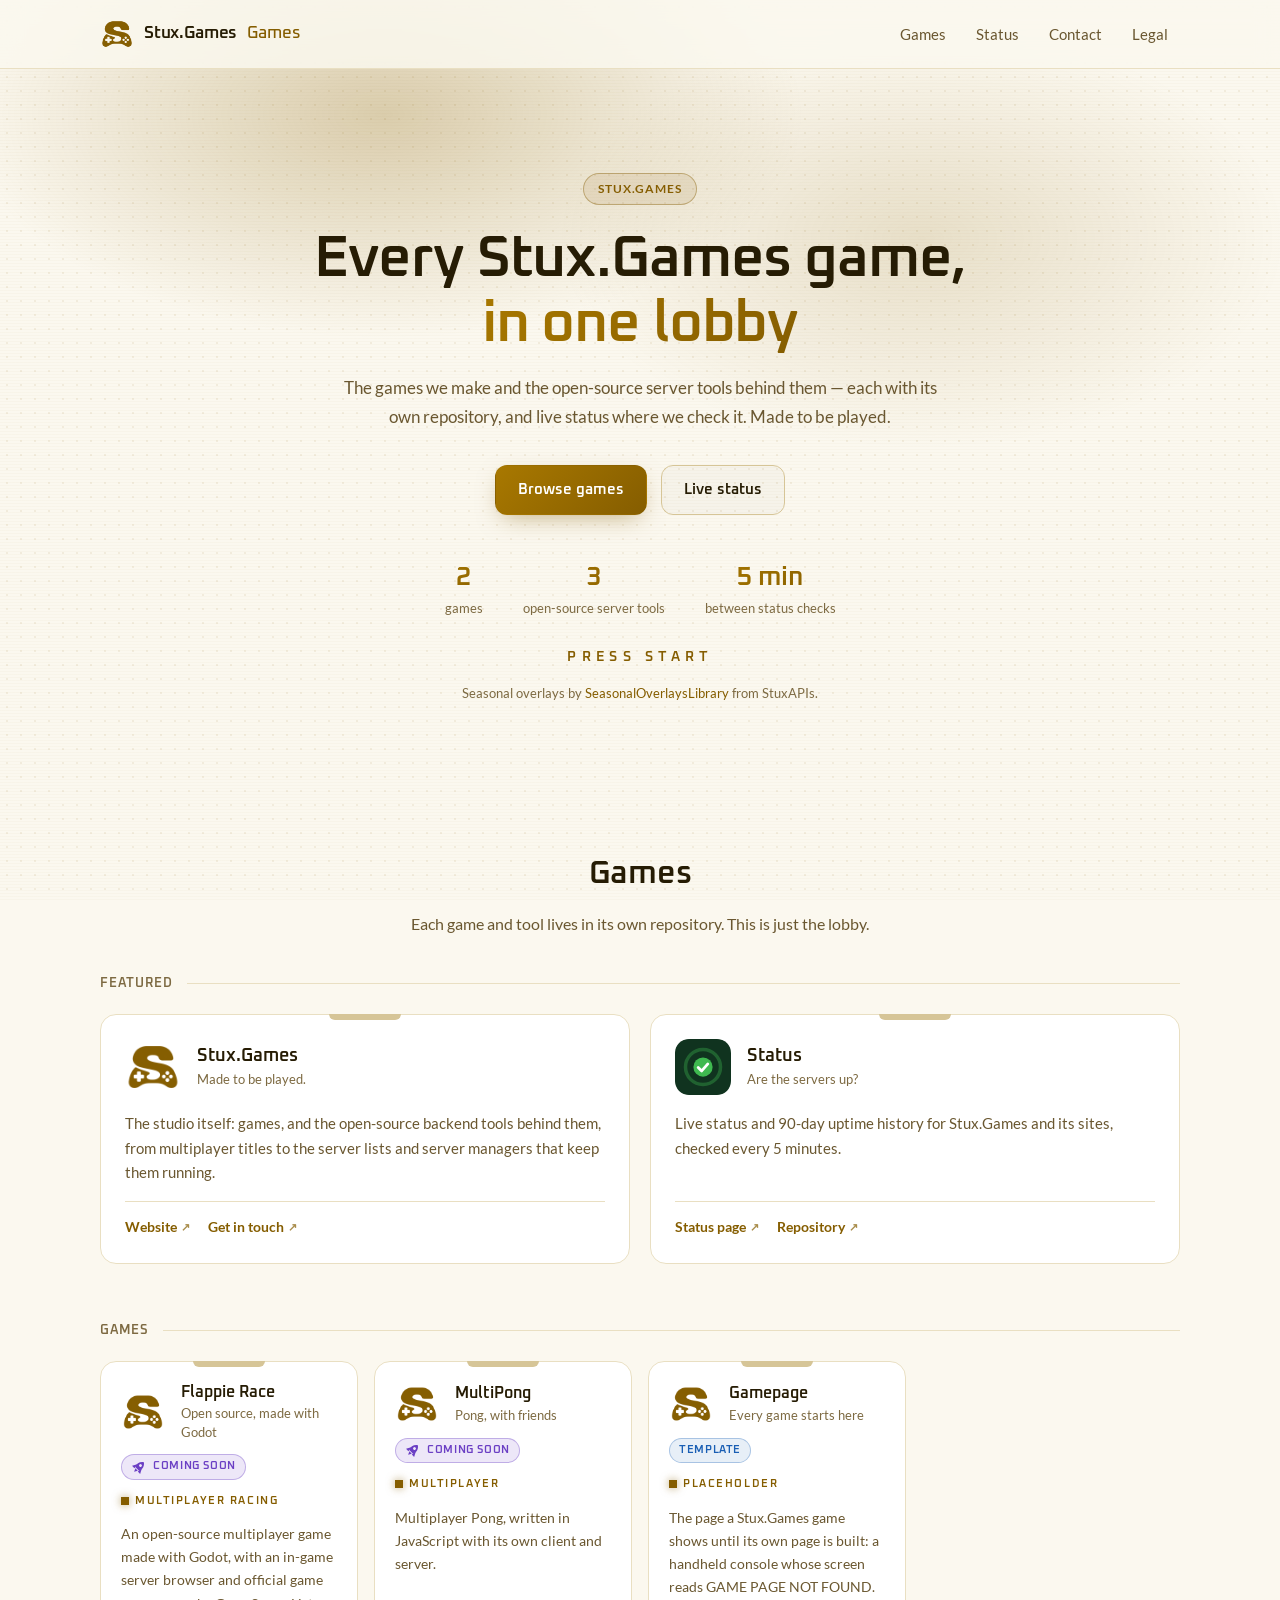
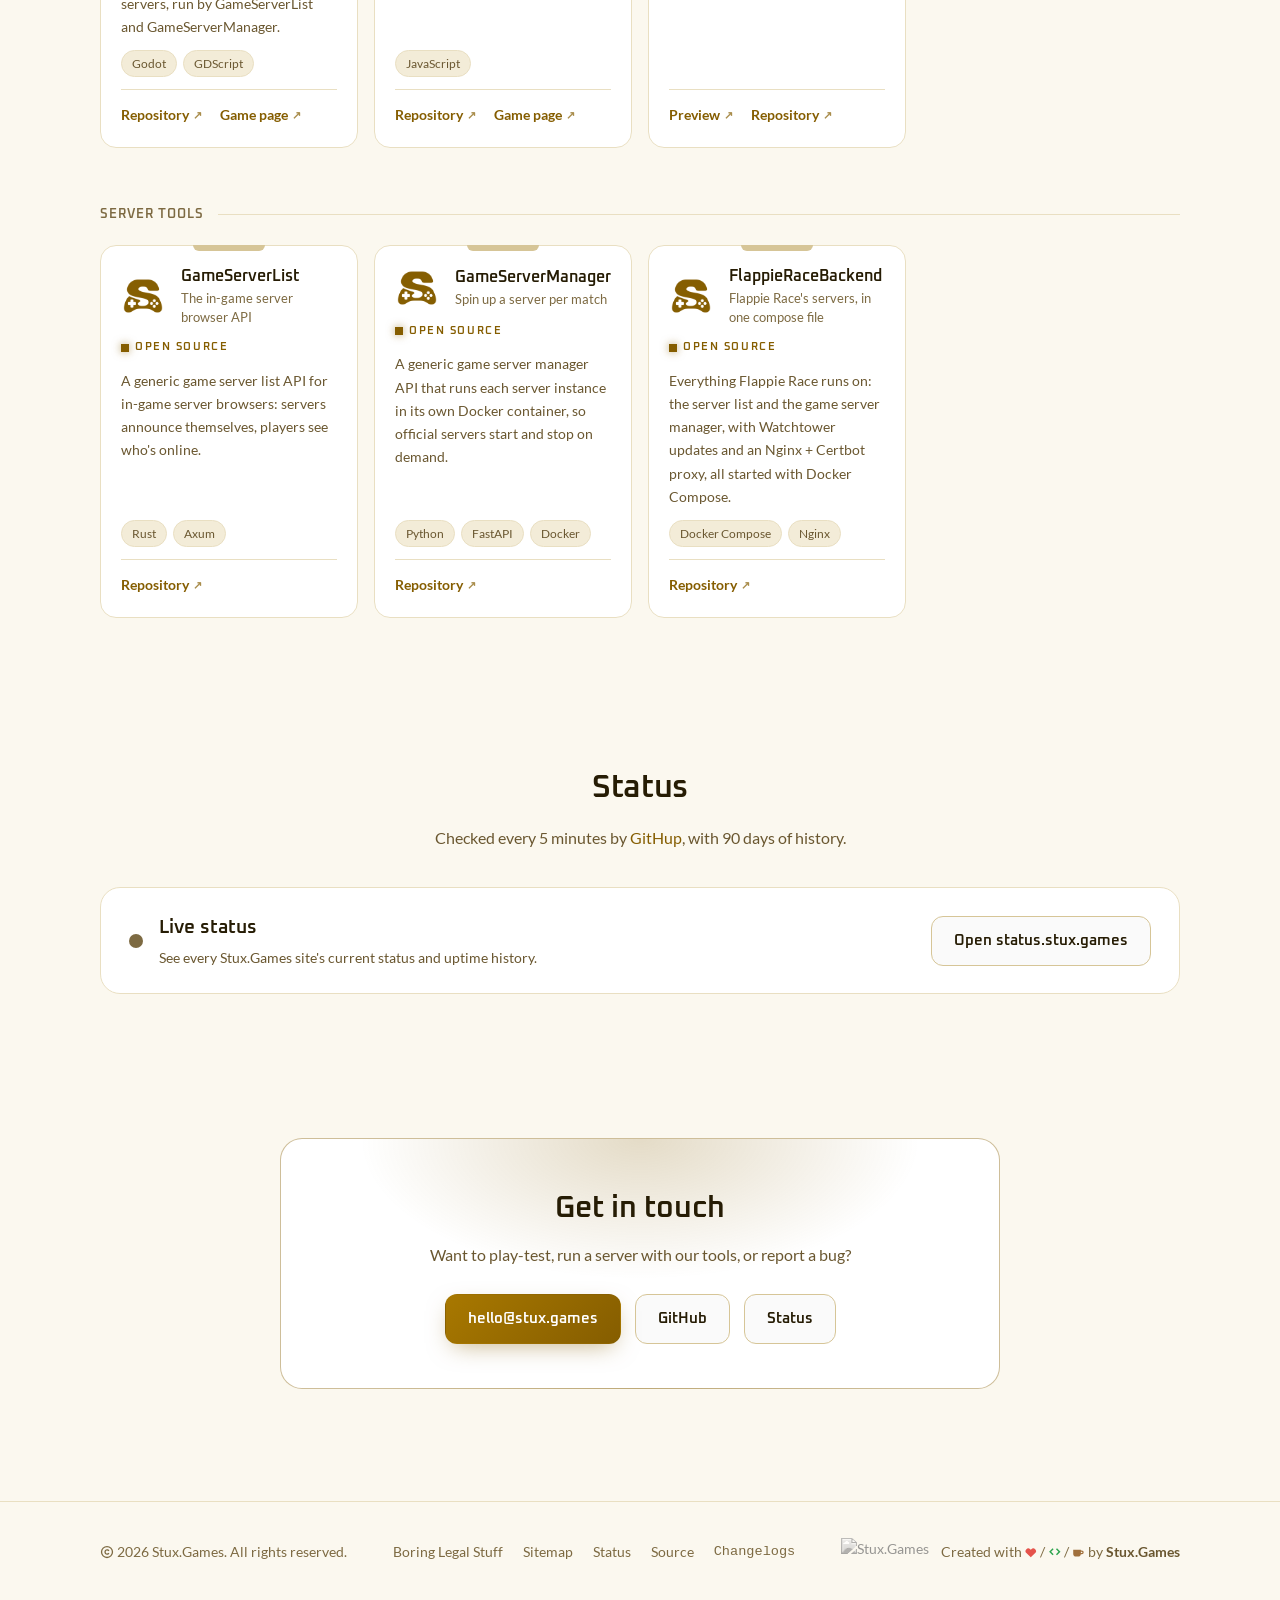
==== index.html @ 4d80ce91 "Release v1.1.0 See CHANGELOG.md for details." ====
<!doctype html>
<html lang="en">
<head>
  <meta charset="utf-8">
  <meta name="viewport" content="width=device-width, initial-scale=1">
  <meta name="theme-color" content="#0e0b04">
  <title>Stux.Games Games</title>
  <meta name="description" content="Every Stux.Games game and the open-source server tools behind them, with live status from status.stux.games.">
  <link rel="icon" type="image/png" href="/assets/img/icon.png">
  <link rel="stylesheet" href="/assets/css/style.css">
  <link rel="stylesheet" href="/assets/css/site-banner.css">
  <script src="/assets/js/dev-mode.js"></script>
  <script src="https://seasonaloverlayslibrary.stuxapis.net/seasonal-overlays-library.js" defer></script>
</head>
<body>

  <header class="site-header">
    <div class="container">
      <a href="/" class="brand">
        <picture>
          <source srcset="https://global.media.stux.games/icon-light.png" media="(prefers-color-scheme: dark)">
          <img class="only-dark" src="/assets/img/icon-light.png" width="34" height="34" alt=""><img class="only-light" src="/assets/img/icon.png" width="34" height="34" alt="">
        </picture>
        Stux.Games <span class="brand-sub">Games</span>
      </a>
      <nav class="nav-links">
        <a href="/#games">Games</a>
        <a href="/#status">Status</a>
        <a href="/#contact">Contact</a>
        <a href="/legal/">Legal</a>
      </nav>
    </div>
  </header>

  <section class="hero">
    <div class="container">
      <span class="eyebrow">Stux.Games</span>
      <h1>Every Stux.Games game,<br><span class="grad">in one lobby</span></h1>
      <p>The games we make and the open-source server tools behind them &mdash; each with its own repository, and live status where we check it. Made to be played.</p>
      <div class="actions">
        <a class="btn btn-primary" href="#games">Browse games</a>
        <a class="btn btn-ghost" href="https://status.stux.games" target="_blank" rel="noopener">Live status</a>
        <button type="button" class="btn btn-ghost btn-season" id="season-btn" data-overlay-preset="auto" hidden>Today's overlay</button>
      </div>
      <div class="hero-stats">
        <div><strong class="grad">2</strong><span>games</span></div>
        <div><strong class="grad">3</strong><span>open-source server tools</span></div>
        <div><strong class="grad">5 min</strong><span>between status checks</span></div>
      </div>
      <p class="press-start" aria-hidden="true">PRESS START</p>
      <p class="season-note">Seasonal overlays by <a href="https://seasonaloverlayslibrary.stuxapis.net" target="_blank" rel="noopener">SeasonalOverlaysLibrary</a> from StuxAPIs.</p>
    </div>
  </section>

  <section class="section" id="games">
    <div class="container">
      <div class="section-head">
        <h2>Games</h2>
        <p>Each game and tool lives in its own repository. This is just the lobby.</p>
      </div>

      <h3 class="subhead">Featured</h3>
      <div class="project-grid two-up">

        <article class="project-card" data-monitor="stux-games:stux-games">
          <div class="project-top">
            <img class="project-icon only-dark" src="/assets/img/icon-light.png" width="64" height="64" alt="Stux.Games icon" loading="lazy"><img class="project-icon only-light" src="/assets/img/icon.png" width="64" height="64" alt="Stux.Games icon" loading="lazy">
            <div>
              <h3>Stux.Games</h3>
              <div class="project-tagline">Made to be played.</div>
            </div>
          </div>
          <span class="badge-status live" hidden></span>
          <p class="desc">The studio itself: games, and the open-source backend tools behind them, from multiplayer titles to the server lists and server managers that keep them running.</p>
          <div class="project-links">
            <a href="https://stux.games" target="_blank" rel="noopener">Website</a>
            <a href="mailto:hello@stux.games">Get in touch</a>
          </div>
        </article>

        <article class="project-card" data-monitor="stux-games:*">
          <div class="project-top">
            <img class="project-icon" src="/assets/img/games/status.svg" width="64" height="64" alt="Status icon" loading="lazy">
            <div>
              <h3>Status</h3>
              <div class="project-tagline">Are the servers up?</div>
            </div>
          </div>
          <span class="badge-status live" hidden></span>
          <p class="desc">Live status and 90-day uptime history for Stux.Games and its sites, checked every 5 minutes.</p>
          <div class="project-links">
            <a href="https://status.stux.games" target="_blank" rel="noopener">Status page</a>
            <a href="https://github.com/StuxGames/Status" target="_blank" rel="noopener">Repository</a>
          </div>
        </article>

      </div>

      <h3 class="subhead">Games</h3>
      <div class="project-grid compact">

        <article data-state="soon" class="project-card">
          <div class="project-top">
            <img class="project-icon only-dark" src="/assets/img/icon-light.png" width="44" height="44" alt="Flappie Race icon" loading="lazy"><img class="project-icon only-light" src="/assets/img/icon.png" width="44" height="44" alt="Flappie Race icon" loading="lazy">
            <div>
              <h3>Flappie Race</h3>
              <div class="project-tagline">Open source, made with Godot</div>
            </div>
          </div>
          <span class="badge-status soon"><i class="badge-ico" aria-hidden="true"></i>Coming soon</span>
          <span class="player-tag">Multiplayer racing</span>
          <p class="desc">An open-source multiplayer game made with Godot, with an in-game server browser and official game servers, run by GameServerList and GameServerManager.</p>
          <div class="stack"><span class="pill">Godot</span><span class="pill">GDScript</span></div>
          <div class="project-links">
            <a href="https://github.com/StuxGames/FlappieRace" target="_blank" rel="noopener">Repository</a>
            <a href="https://gamepage.stux.games" target="_blank" rel="noopener">Game page</a>
          </div>
        </article>

        <article data-state="soon" class="project-card">
          <div class="project-top">
            <img class="project-icon only-dark" src="/assets/img/icon-light.png" width="44" height="44" alt="MultiPong icon" loading="lazy"><img class="project-icon only-light" src="/assets/img/icon.png" width="44" height="44" alt="MultiPong icon" loading="lazy">
            <div>
              <h3>MultiPong</h3>
              <div class="project-tagline">Pong, with friends</div>
            </div>
          </div>
          <span class="badge-status soon"><i class="badge-ico" aria-hidden="true"></i>Coming soon</span>
          <span class="player-tag">Multiplayer</span>
          <p class="desc">Multiplayer Pong, written in JavaScript with its own client and server.</p>
          <div class="stack"><span class="pill">JavaScript</span></div>
          <div class="project-links">
            <a href="https://github.com/StuxGames/MultiPong" target="_blank" rel="noopener">Repository</a>
            <a href="https://gamepage.stux.games" target="_blank" rel="noopener">Game page</a>
          </div>
        </article>

        <article data-state="template" class="project-card">
          <div class="project-top">
            <img class="project-icon only-dark" src="/assets/img/icon-light.png" width="44" height="44" alt="Gamepage icon" loading="lazy"><img class="project-icon only-light" src="/assets/img/icon.png" width="44" height="44" alt="Gamepage icon" loading="lazy">
            <div>
              <h3>Gamepage</h3>
              <div class="project-tagline">Every game starts here</div>
            </div>
          </div>
          <span class="badge-status template"><i class="badge-ico" aria-hidden="true"></i>Template</span>
          <span class="player-tag">Placeholder</span>
          <p class="desc">The page a Stux.Games game shows until its own page is built: a handheld console whose screen reads GAME PAGE NOT FOUND.</p>
          <div class="project-links">
            <a href="https://gamepage.stux.games" target="_blank" rel="noopener">Preview</a>
            <a href="https://github.com/StuxGames/gamepage" target="_blank" rel="noopener">Repository</a>
          </div>
        </article>

      </div>

      <h3 class="subhead">Server tools</h3>
      <div class="project-grid compact">

        <article class="project-card">
          <div class="project-top">
            <img class="project-icon only-dark" src="/assets/img/icon-light.png" width="44" height="44" alt="GameServerList icon" loading="lazy"><img class="project-icon only-light" src="/assets/img/icon.png" width="44" height="44" alt="GameServerList icon" loading="lazy">
            <div>
              <h3>GameServer<wbr>List</h3>
              <div class="project-tagline">The in-game server browser API</div>
            </div>
          </div>
          <span class="player-tag">Open source</span>
          <p class="desc">A generic game server list API for in-game server browsers: servers announce themselves, players see who's online.</p>
          <div class="stack"><span class="pill">Rust</span><span class="pill">Axum</span></div>
          <div class="project-links">
            <a href="https://github.com/StuxGames/GameServerList" target="_blank" rel="noopener">Repository</a>
          </div>
        </article>

        <article class="project-card">
          <div class="project-top">
            <img class="project-icon only-dark" src="/assets/img/icon-light.png" width="44" height="44" alt="GameServerManager icon" loading="lazy"><img class="project-icon only-light" src="/assets/img/icon.png" width="44" height="44" alt="GameServerManager icon" loading="lazy">
            <div>
              <h3>GameServer<wbr>Manager</h3>
              <div class="project-tagline">Spin up a server per match</div>
            </div>
          </div>
          <span class="player-tag">Open source</span>
          <p class="desc">A generic game server manager API that runs each server instance in its own Docker container, so official servers start and stop on demand.</p>
          <div class="stack"><span class="pill">Python</span><span class="pill">FastAPI</span><span class="pill">Docker</span></div>
          <div class="project-links">
            <a href="https://github.com/StuxGames/GameServerManager" target="_blank" rel="noopener">Repository</a>
          </div>
        </article>

        <article class="project-card">
          <div class="project-top">
            <img class="project-icon only-dark" src="/assets/img/icon-light.png" width="44" height="44" alt="FlappieRaceBackend icon" loading="lazy"><img class="project-icon only-light" src="/assets/img/icon.png" width="44" height="44" alt="FlappieRaceBackend icon" loading="lazy">
            <div>
              <h3>FlappieRace<wbr>Backend</h3>
              <div class="project-tagline">Flappie Race's servers, in one compose file</div>
            </div>
          </div>
          <span class="player-tag">Open source</span>
          <p class="desc">Everything Flappie Race runs on: the server list and the game server manager, with Watchtower updates and an Nginx + Certbot proxy, all started with Docker Compose.</p>
          <div class="stack"><span class="pill">Docker Compose</span><span class="pill">Nginx</span></div>
          <div class="project-links">
            <a href="https://github.com/StuxGames/FlappieRaceBackend" target="_blank" rel="noopener">Repository</a>
          </div>
        </article>

      </div>
    </div>
  </section>

  <section class="section" id="status">
    <div class="container">
      <div class="section-head">
        <h2>Status</h2>
        <p>Checked every 5 minutes by <a href="https://githup.stux.group" target="_blank" rel="noopener" style="color: var(--accent-bright);">GitHup</a>, with 90 days of history.</p>
      </div>
      <div class="status-band" id="status-band">
        <div class="sb-main">
          <span class="sb-dot" aria-hidden="true"></span>
          <div>
            <h2>Live status</h2>
            <p>See every Stux.Games site's current status and uptime history.</p>
          </div>
        </div>
        <a class="btn btn-ghost" href="https://status.stux.games" target="_blank" rel="noopener">Open status.stux.games</a>
      </div>
    </div>
  </section>

  <section class="section" id="contact">
    <div class="container">
      <div class="contact-card">
        <h2>Get in touch</h2>
        <p>Want to play-test, run a server with our tools, or report a bug?</p>
        <div class="contact-links">
          <a class="btn btn-primary" href="mailto:hello@stux.games">hello@stux.games</a>
          <a class="btn btn-ghost" href="https://github.com/StuxGames" target="_blank" rel="noopener">GitHub</a>
          <a class="btn btn-ghost" href="https://status.stux.games" target="_blank" rel="noopener">Status</a>
        </div>
      </div>
    </div>
  </section>

  <footer class="site-footer">
    <div class="container">
      <div><span class="copy-i" title="Copyright"><svg viewBox="0 0 16 16" aria-hidden="true" focusable="false"><path d="M8 1a7 7 0 1 1 0 14A7 7 0 0 1 8 1zm0 1.5a5.5 5.5 0 1 0 0 11 5.5 5.5 0 0 0 0-11zm.1 2.3c1.2 0 2.2.6 2.7 1.6l-1.3.7c-.3-.6-.8-.9-1.4-.9-1 0-1.6.8-1.6 1.8s.6 1.8 1.6 1.8c.6 0 1.1-.3 1.4-.9l1.3.7c-.5 1-1.5 1.6-2.7 1.6-1.8 0-3.1-1.4-3.1-3.2s1.3-3.2 3.1-3.2z"/></svg></span><span class="sr-only">&copy;</span> <span data-year data-year-start="2026"></span> Stux.Games. All rights reserved.</div>
      <div class="footer-links">
        <a href="/legal/">Boring Legal Stuff</a>
        <a href="/sitemap/">Sitemap</a>
        <a href="https://status.stux.games" target="_blank" rel="noopener">Status</a>
        <a href="https://github.com/StuxGames/Games" target="_blank" rel="noopener">Source</a>
        <a href="/changelogs/" data-site-version title="Changelogs">Changelogs</a>
      </div>
      <div class="footer-brand">
        <div class="footer-brand-row">
          <a href="/" aria-label="Stux.Games"><picture>
            <source srcset="https://global.media.stux.games/logo-light.png" media="(prefers-color-scheme: dark)">
            <img class="footer-brand-logo" src="https://global.media.stux.games/logo.png" alt="Stux.Games" height="28">
          </picture></a>
        </div>
        <p class="footer-created">Created with <span class="fc-i fc-love" title="Love"><svg viewBox="0 0 16 16" aria-hidden="true" focusable="false"><path d="M8 14.3 1.9 8.4A3.7 3.7 0 0 1 7.2 3.1L8 3.9l.8-.8a3.7 3.7 0 0 1 5.3 5.3z"/></svg></span> / <span class="fc-i fc-code" title="Code"><svg viewBox="0 0 16 16" aria-hidden="true" focusable="false"><path d="M5.4 3.9 1.3 8l4.1 4.1 1.2-1.2L3.7 8l2.9-2.9zm5.2 0L9.4 5.1 12.3 8l-2.9 2.9 1.2 1.2L14.7 8z"/></svg></span> / <span class="fc-i fc-coffee" title="Coffee"><svg viewBox="0 0 16 16" aria-hidden="true" focusable="false"><path d="M1.5 4.5h9.5v5A3.5 3.5 0 0 1 7.5 13h-2.5A3.5 3.5 0 0 1 1.5 9.5zM11 5.5h1.2a2.3 2.3 0 0 1 0 4.6H11V8.6h1.2a.8.8 0 0 0 0-1.6H11z"/></svg></span><span class="sr-only"> love, code and coffee</span> by <a href="https://github.com/StuxGames" target="_blank" rel="noopener">Stux.Games</a></p>
      </div>
    </div>
  </footer>

  <script src="/assets/js/main.js" defer></script>
</body>
</html>
---- assets/css/style.css ----
/* Stux.Games Games — shared stylesheet
   Layout follows the Stux.Group Services sites; palette is Stux.Games' gold pair (dark accent
   #ffba1a, light accent #855d00) on gold-tinted neutrals, dark by default and light via the
   system preference or <html data-theme="light">. Oxanium for headings, Lato for body copy. */

/* Self-hosted (SIL Open Font License), latin subset only, so the site makes
   no third-party requests. See assets/fonts/. */
@font-face {
  font-family: "Lato";
  font-style: normal;
  font-weight: 400;
  font-display: swap;
  src: url("/assets/fonts/lato-400-latin.woff2") format("woff2");
  unicode-range: U+0000-00FF, U+0131, U+0152-0153, U+02BB-02BC, U+02C6, U+02DA, U+02DC, U+0304, U+0308, U+0329, U+2000-206F, U+20AC, U+2122, U+2191, U+2193, U+2212, U+2215, U+FEFF, U+FFFD;
}
@font-face {
  font-family: "Lato";
  font-style: normal;
  font-weight: 600;
  font-display: swap;
  src: url("/assets/fonts/lato-700-latin.woff2") format("woff2");
  unicode-range: U+0000-00FF, U+0131, U+0152-0153, U+02BB-02BC, U+02C6, U+02DA, U+02DC, U+0304, U+0308, U+0329, U+2000-206F, U+20AC, U+2122, U+2191, U+2193, U+2212, U+2215, U+FEFF, U+FFFD;
}
@font-face {
  font-family: "Oxanium";
  font-style: normal;
  font-weight: 400;
  font-display: swap;
  src: url("/assets/fonts/oxanium-400-latin.woff2") format("woff2");
  unicode-range: U+0000-00FF, U+0131, U+0152-0153, U+02BB-02BC, U+02C6, U+02DA, U+02DC, U+0304, U+0308, U+0329, U+2000-206F, U+20AC, U+2122, U+2191, U+2193, U+2212, U+2215, U+FEFF, U+FFFD;
}
@font-face {
  font-family: "Oxanium";
  font-style: normal;
  font-weight: 500;
  font-display: swap;
  src: url("/assets/fonts/oxanium-500-latin.woff2") format("woff2");
  unicode-range: U+0000-00FF, U+0131, U+0152-0153, U+02BB-02BC, U+02C6, U+02DA, U+02DC, U+0304, U+0308, U+0329, U+2000-206F, U+20AC, U+2122, U+2191, U+2193, U+2212, U+2215, U+FEFF, U+FFFD;
}
@font-face {
  font-family: "Oxanium";
  font-style: normal;
  font-weight: 600;
  font-display: swap;
  src: url("/assets/fonts/oxanium-600-latin.woff2") format("woff2");
  unicode-range: U+0000-00FF, U+0131, U+0152-0153, U+02BB-02BC, U+02C6, U+02DA, U+02DC, U+0304, U+0308, U+0329, U+2000-206F, U+20AC, U+2122, U+2191, U+2193, U+2212, U+2215, U+FEFF, U+FFFD;
}

:root {
  color-scheme: dark;
  --bg: #0e0b04;
  --bg-raised: #151107;
  --bg-card: #1b1608;
  --bg-card-hover: #231c0b;
  --border: #2e2510;
  --border-strong: #4a3c17;
  --text: #f5efdf;
  --text-muted: #b3a37e;
  --text-faint: #8a7a56;
  --accent: #ffba1a;
  --accent-rgb: 255, 186, 26;
  --accent-bright: #ffcb52;
  --accent-pink: #ffd77a;
  --accent-soft: rgba(255, 186, 26, 0.13);
  --accent-grad: linear-gradient(135deg, #ffd77a 0%, #ffba1a 55%, #e09a00 100%);
  --accent-ink: #1a1300;
  --header-bg: rgba(14, 11, 4, 0.82);
  --ghost-bg: rgba(255, 255, 255, 0.02);
  --dot: rgba(255, 186, 26, 0.07);
  --scan: rgba(0, 0, 0, 0.16);
  --ok: #34d399; --ok-rgb: 52, 211, 153;
  --warn: #f59e0b; --warn-rgb: 245, 158, 11;
  --bad: #ff6b61; --bad-rgb: 255, 107, 97;
  --soon: #b98cff; --soon-rgb: 185, 140, 255;
  --maint: #f0883e; --maint-rgb: 240, 136, 62;
  --tmpl: #7cb7ff; --tmpl-rgb: 96, 165, 250;
  --logo-base: grayscale(1) brightness(0) invert(.7);
  --logo-hover: grayscale(0) brightness(1) invert(0);
  --radius: 16px;
  --container: 1120px;
  --font-sans: "Lato", -apple-system, BlinkMacSystemFont, "Segoe UI", Roboto, Helvetica, Arial, sans-serif;
  --font-display: "Oxanium", var(--font-sans);
  --font-mono: "SFMono-Regular", Consolas, "Liberation Mono", Menlo, monospace;
}

@media (prefers-color-scheme: light) {
  :root:not([data-theme="dark"]) {
    color-scheme: light;
    --bg: #fbf8ef;
    --bg-raised: #f3ecd8;
    --bg-card: #ffffff;
    --bg-card-hover: #fdf7e6;
    --border: #e9dfc2;
    --border-strong: #d6c597;
    --text: #261c04;
    --text-muted: #6a5730;
    --text-faint: #7d6a42;
    --accent: #855d00;
    --accent-rgb: 133, 93, 0;
    --accent-bright: #855d00;
    --accent-pink: #a87800;
    --accent-soft: rgba(133, 93, 0, 0.1);
    --accent-grad: linear-gradient(135deg, #a87800 0%, #855d00 100%);
    --accent-ink: #ffffff;
    --header-bg: rgba(251, 248, 239, 0.84);
    --ghost-bg: rgba(0, 0, 0, 0.02);
    --dot: rgba(133, 93, 0, 0.08);
    --scan: rgba(133, 93, 0, 0.025);
    --ok: #0f7a55; --ok-rgb: 15, 122, 85;
    --warn: #9a6a00; --warn-rgb: 154, 106, 0;
    --bad: #c62828; --bad-rgb: 198, 40, 40;
    --soon: #6b3fc4; --soon-rgb: 107, 63, 196;
    --maint: #b8530f; --maint-rgb: 184, 83, 15;
    --tmpl: #1a5fb4; --tmpl-rgb: 26, 95, 180;
    --logo-base: grayscale(1) brightness(1) invert(0);
    --logo-hover: grayscale(0) brightness(1) invert(0);
  }
}
:root[data-theme="light"] {
  color-scheme: light;
  --bg: #fbf8ef;
  --bg-raised: #f3ecd8;
  --bg-card: #ffffff;
  --bg-card-hover: #fdf7e6;
  --border: #e9dfc2;
  --border-strong: #d6c597;
  --text: #261c04;
  --text-muted: #6a5730;
  --text-faint: #7d6a42;
  --accent: #855d00;
  --accent-rgb: 133, 93, 0;
  --accent-bright: #855d00;
  --accent-pink: #a87800;
  --accent-soft: rgba(133, 93, 0, 0.1);
  --accent-grad: linear-gradient(135deg, #a87800 0%, #855d00 100%);
  --accent-ink: #ffffff;
  --header-bg: rgba(251, 248, 239, 0.84);
  --ghost-bg: rgba(0, 0, 0, 0.02);
  --dot: rgba(133, 93, 0, 0.08);
  --scan: rgba(133, 93, 0, 0.025);
  --ok: #0f7a55; --ok-rgb: 15, 122, 85;
  --warn: #9a6a00; --warn-rgb: 154, 106, 0;
  --bad: #c62828; --bad-rgb: 198, 40, 40;
  --soon: #6b3fc4; --soon-rgb: 107, 63, 196;
  --maint: #b8530f; --maint-rgb: 184, 83, 15;
  --tmpl: #1a5fb4; --tmpl-rgb: 26, 95, 180;
  --logo-base: grayscale(1) brightness(1) invert(0);
  --logo-hover: grayscale(0) brightness(1) invert(0);
}

* { box-sizing: border-box; }

html { scroll-behavior: smooth; scroll-padding-top: calc(80px + var(--banner-h, 0px)); }

body {
  margin: 0;
  background: var(--bg);
  color: var(--text);
  font-family: var(--font-sans);
  line-height: 1.65;
  -webkit-font-smoothing: antialiased;
  overflow-x: hidden;
}

h1, h2, h3, .brand, .btn { font-family: var(--font-display); }

img { max-width: 100%; display: block; }

a { color: inherit; text-decoration: none; }

::selection { background: var(--accent); color: #fff; }

:focus-visible { outline: 2px solid var(--accent-bright); outline-offset: 3px; border-radius: 6px; }

.container {
  max-width: var(--container);
  margin: 0 auto;
  padding: 0 20px;
}

/* The shared site banner (site-banner.css; dev mode, see main.js) in this site's colours. The banner follows
   the page theme (system preference). */
.site-banners {
  --banner-page-bg: var(--bg);
  --banner-text: var(--text);
  --banner-site: var(--accent-bright);
  --banner-site-light: var(--accent-bright);
}

/* Header */
.site-header {
  position: sticky;
  top: var(--banner-h, 0px);
  z-index: 20;
  background: var(--header-bg);
  backdrop-filter: blur(12px);
  -webkit-backdrop-filter: blur(12px);
  border-bottom: 1px solid var(--border);
}
.site-header .container {
  display: flex;
  align-items: center;
  justify-content: space-between;
  height: 68px;
}
.brand {
  display: flex;
  align-items: center;
  gap: 10px;
  font-weight: 600;
  font-size: 1.05rem;
  letter-spacing: -0.01em;
}
.brand img { width: 34px; height: 34px; border-radius: 10px; }
/* Theme-swapped images: the bright icon on dark, the deep one on light. */
.only-light { display: none !important; }
@media (prefers-color-scheme: light) {
  :root:not([data-theme="dark"]) .only-light { display: block !important; }
  :root:not([data-theme="dark"]) .only-dark { display: none !important; }
}
:root[data-theme="light"] .only-light { display: block !important; }
:root[data-theme="light"] .only-dark { display: none !important; }
.brand .brand-sub { color: var(--accent-bright); font-weight: 500; }

.nav-links {
  display: flex;
  gap: 6px;
  font-size: 0.92rem;
  color: var(--text-muted);
}
.nav-links a {
  padding: 6px 12px;
  border-radius: 8px;
  transition: color 0.15s, background 0.15s;
}
.nav-links a:hover { color: var(--text); background: var(--accent-soft); }

/* Breadcrumb */
.breadcrumb {
  display: flex;
  align-items: center;
  gap: 8px;
  font-size: 0.85rem;
  color: var(--text-faint);
  margin-bottom: 14px;
}
.breadcrumb a:hover { color: var(--accent-bright); }
.bc-sep { opacity: 0.5; }
.bc-cur { color: var(--text-muted); }

/* Hero */
.hero {
  position: relative;
  padding: 104px 0 72px;
  text-align: center;
  isolation: isolate;
}
.hero::before {
  content: "";
  position: absolute;
  inset: -120px 0 0;
  z-index: -1;
  background:
    radial-gradient(600px 320px at 30% 20%, rgba(var(--accent-rgb), 0.28), transparent 70%),
    radial-gradient(520px 300px at 72% 35%, rgba(var(--accent-rgb), 0.16), transparent 70%);
  pointer-events: none;
}
.hero .eyebrow {
  display: inline-block;
  font-size: 0.76rem;
  font-weight: 600;
  letter-spacing: 0.08em;
  text-transform: uppercase;
  color: var(--accent-bright);
  background: var(--accent-soft);
  border: 1px solid rgba(var(--accent-rgb), 0.4);
  padding: 5px 14px;
  border-radius: 999px;
  margin-bottom: 22px;
}
.hero h1 {
  font-size: clamp(2.1rem, 5.5vw, 3.6rem);
  font-weight: 600;
  line-height: 1.12;
  letter-spacing: -0.02em;
  margin: 0 0 18px;
}
.grad {
  background: var(--accent-grad);
  -webkit-background-clip: text;
  background-clip: text;
  color: transparent;
}
.hero p {
  color: var(--text-muted);
  max-width: 620px;
  margin: 0 auto;
  font-size: 1.08rem;
}
.hero .actions {
  margin-top: 34px;
  display: flex;
  gap: 14px;
  justify-content: center;
  flex-wrap: wrap;
}
.hero-stats {
  display: flex;
  justify-content: center;
  gap: 40px;
  margin-top: 48px;
  flex-wrap: wrap;
}
.hero-stats div { text-align: center; }
.hero-stats strong {
  display: block;
  font-family: var(--font-display);
  font-size: 1.6rem;
  font-weight: 600;
  line-height: 1.2;
}
.hero-stats span { font-size: 0.82rem; color: var(--text-faint); }

.btn {
  display: inline-flex;
  align-items: center;
  gap: 8px;
  padding: 12px 22px;
  border-radius: 12px;
  font-size: 0.92rem;
  font-weight: 600;
  border: 1px solid var(--border-strong);
  transition: transform 0.15s, background 0.15s, border-color 0.15s, box-shadow 0.15s;
}
.btn:hover { transform: translateY(-1px); }
.btn-primary {
  background: var(--accent-grad);
  color: #fff;
  border-color: transparent;
  box-shadow: 0 8px 24px -8px rgba(var(--accent-rgb), 0.5);
}
.btn-primary:hover { box-shadow: 0 10px 28px -6px rgba(var(--accent-rgb), 0.6); }
.btn-ghost { color: var(--text); background: var(--ghost-bg); }
.btn-ghost:hover { background: var(--accent-soft); border-color: var(--accent); }

/* Sections */
.section { padding: 72px 0; }
.section-head { margin-bottom: 36px; text-align: center; }
.section-head h2 { font-size: clamp(1.6rem, 3.5vw, 2rem); font-weight: 600; margin: 0 0 10px; letter-spacing: -0.01em; }
.section-head p { color: var(--text-muted); margin: 0; }
.subhead {
  display: flex;
  align-items: center;
  gap: 14px;
  font-family: var(--font-display);
  font-size: 0.8rem;
  font-weight: 600;
  letter-spacing: 0.08em;
  text-transform: uppercase;
  color: var(--text-faint);
  margin: 56px 0 20px;
}
.subhead::after { content: ""; flex: 1; height: 1px; background: var(--border); }
.subhead:first-of-type { margin-top: 0; }

/* Project cards */
.project-grid {
  display: grid;
  grid-template-columns: repeat(auto-fill, minmax(300px, 1fr));
  gap: 20px;
}
.project-card {
  position: relative;
  background: var(--bg-card);
  border: 1px solid var(--border);
  border-radius: var(--radius);
  padding: 24px;
  display: flex;
  flex-direction: column;
  gap: 16px;
  transition: border-color 0.2s, transform 0.2s, background 0.2s, box-shadow 0.2s;
}
.project-card:hover {
  border-color: rgba(var(--accent-rgb), 0.7);
  background: var(--bg-card-hover);
  transform: translateY(-3px);
  box-shadow: 0 16px 40px -20px rgba(var(--accent-rgb), 0.55);
}
.project-card .project-top {
  display: flex;
  align-items: center;
  gap: 16px;
}

/* Icons: every icon renders into a fixed square box and is scaled with
   object-fit, so non-square or oddly padded source images are never
   stretched or squashed. */
.project-icon {
  width: 56px;
  height: 56px;
  flex: 0 0 56px;
  aspect-ratio: 1 / 1;
  object-fit: contain;
  border-radius: 14px;
}
/* For icons drawn on a transparent background (no tile of their own). */
.project-card h3 { margin: 0; font-size: 1.12rem; font-weight: 600; line-height: 1.3; }
.project-card .project-tagline { color: var(--text-faint); font-size: 0.84rem; margin-top: 2px; line-height: 1.4; }
.project-card p.desc { color: var(--text-muted); font-size: 0.93rem; margin: 0; flex-grow: 1; }
.project-card .stack {
  display: flex;
  flex-wrap: wrap;
  align-items: center;
  gap: 6px;
}
.pill {
  font-size: 0.72rem;
  padding: 3px 10px;
  border-radius: 999px;
  background: var(--bg-raised);
  border: 1px solid var(--border);
  color: var(--text-muted);
}
.project-card .project-links {
  display: flex;
  gap: 18px;
  font-size: 0.86rem;
  padding-top: 14px;
  border-top: 1px solid var(--border);
}
.project-card .project-links a {
  color: var(--accent-bright);
  font-weight: 600;
  display: inline-flex;
  align-items: center;
  gap: 4px;
}
.project-card .project-links a::after { content: "\2197"; font-size: 0.8em; opacity: 0.7; transition: transform 0.15s; }
.project-card .project-links a:hover { color: var(--text); }
.project-card .project-links a:hover::after { transform: translate(2px, -2px); }

/* Two cards per row (Featured, More projects) */
.project-grid.two-up { grid-template-columns: repeat(2, minmax(0, 1fr)); }

/* Featured cards: bigger icon and a soft accent border */
.project-card.featured {
  padding: 28px;
  border-color: rgba(var(--accent-rgb), 0.45);
  background:
    radial-gradient(420px 180px at 0% 0%, rgba(var(--accent-rgb), 0.14), transparent 70%),
    var(--bg-card);
}
.project-card.featured .project-icon { width: 64px; height: 64px; flex-basis: 64px; border-radius: 16px; }
.project-card.featured h3 { font-size: 1.25rem; }

/* Compact cards for smaller scripts/tools */
.project-grid.compact { grid-template-columns: repeat(auto-fill, minmax(240px, 1fr)); gap: 16px; }
.project-grid.compact .project-card { padding: 20px; gap: 12px; }
.project-grid.compact .project-icon { width: 44px; height: 44px; flex-basis: 44px; border-radius: 12px; }
.project-grid.compact h3 { font-size: 1rem; }
.project-grid.compact p.desc { font-size: 0.88rem; }

.badge-status {
  font-family: var(--font-display);
  font-size: 0.66rem;
  text-transform: uppercase;
  letter-spacing: 0.06em;
  padding: 3px 9px;
  border-radius: 999px;
  font-weight: 600;
  margin-left: auto;
}
.badge-status.live { background: rgba(var(--ok-rgb), 0.1); color: var(--ok); border: 1px solid rgba(var(--ok-rgb), 0.3); }
.badge-status.building { background: rgba(var(--warn-rgb), 0.1); color: var(--warn); border: 1px solid rgba(var(--warn-rgb), 0.3); }
.badge-status.archived, .badge-status.discontinued { background: rgba(156, 160, 172, 0.1); color: var(--text-muted); border: 1px solid rgba(156, 160, 172, 0.35); }

/* About / skills */
.skills-grid {
  display: flex;
  flex-wrap: wrap;
  justify-content: center;
  gap: 10px;
  max-width: 820px;
  margin: 0 auto;
}
.skill-chip {
  background: var(--bg-card);
  border: 1px solid var(--border);
  border-radius: 999px;
  padding: 9px 18px;
  font-size: 0.9rem;
  color: var(--text-muted);
  transition: border-color 0.15s, color 0.15s;
}
.skill-chip:hover { border-color: var(--accent); color: var(--text); }

/* Contact */
.contact-card {
  max-width: 720px;
  margin: 0 auto;
  text-align: center;
  padding: 44px 28px;
  border-radius: 22px;
  border: 1px solid rgba(var(--accent-rgb), 0.4);
  background:
    radial-gradient(400px 200px at 50% 0%, rgba(var(--accent-rgb), 0.22), transparent 70%),
    var(--bg-card);
}
.contact-card h2 { font-size: clamp(1.5rem, 3.5vw, 1.9rem); margin: 0 0 8px; }
.contact-card p { color: var(--text-muted); margin: 0 0 26px; }
.contact-links {
  display: flex;
  gap: 14px;
  justify-content: center;
  flex-wrap: wrap;
}

/* Footer */
.site-footer {
  border-top: 1px solid var(--border);
  padding: 36px 0;
  margin-top: 40px;
}
.site-footer .container {
  display: flex;
  flex-wrap: wrap;
  gap: 16px;
  align-items: center;
  justify-content: space-between;
  font-size: 0.85rem;
  color: var(--text-faint);
}
.footer-links {
  display: flex;
  gap: 20px;
  flex-wrap: wrap;
}
.footer-links a:hover { color: var(--accent-bright); }

/* Brand block "Stux.Games logo" and "Created with", muted until hovered.
   The logo keeps the same filter functions in every state, so the hover animates smoothly
   (switching the filter off drops the image's layer and snaps). */
.footer-brand { display: flex; flex-wrap: wrap; align-items: center; gap: 8px 12px; }
.footer-brand-row { display: flex; flex-wrap: wrap; align-items: center; gap: 8px 12px; }
.footer-brand-logo { display: block; height: 28px; width: auto; filter: var(--logo-base); opacity: .7;
  transition: filter .2s ease, opacity .2s ease; will-change: filter, opacity; backface-visibility: hidden; transform: translateZ(0); }
.footer-brand a:hover .footer-brand-logo, .footer-brand a:focus-visible .footer-brand-logo { filter: var(--logo-hover); opacity: 1; }
.footer-brand-sep { color: var(--border); }
.footer-brand-text { color: var(--text-muted); font-weight: 600; transition: color .2s; }
.footer-brand-text:hover, .footer-brand-text:focus-visible { color: var(--text); }
.footer-created { margin: 0; }
.footer-created a { color: var(--text-muted); font-weight: 600; transition: color .2s; }
.footer-created a:hover, .footer-created a:focus-visible { color: var(--text); }
.fc-i, .copy-i { display: inline-flex; vertical-align: -2px; }
.copy-i svg { width: 14px; height: 14px; fill: currentColor; }
/* Created-with icons share a 1em box; heart/coffee are scaled optically so the solid heart is not bigger than the code icon */
.fc-i { vertical-align: -0.125em; }
.fc-i svg { width: 1em; height: 1em; fill: currentColor; }
.fc-love { font-size: 0.85em; }
.fc-code { font-size: 1em; }
.fc-coffee { font-size: 0.95em; }
.fc-love { color: #e5534b; } .fc-code { color: #2da44e; } .fc-coffee { color: #a0703c; }
.sr-only { position: absolute; width: 1px; height: 1px; padding: 0; margin: -1px; overflow: hidden; clip: rect(0,0,0,0); white-space: nowrap; border: 0; }
@media (prefers-reduced-motion: reduce) { .footer-brand-logo, .footer-brand-text, .footer-created a { transition: none; } }

/* Legal pages */
.page-hero { padding: 56px 0 32px; }
.page-title { font-size: 2rem; margin: 8px 0 10px; }
.page-desc { color: var(--text-muted); max-width: 640px; }

.legal-grid {
  display: grid;
  grid-template-columns: repeat(auto-fit, minmax(260px, 1fr));
  gap: 18px;
}
.legal-card {
  background: var(--bg-card);
  border: 1px solid var(--border);
  border-radius: var(--radius);
  padding: 20px;
  display: flex;
  justify-content: space-between;
  align-items: center;
  gap: 12px;
  transition: border-color 0.15s, background 0.15s;
}
.legal-card:hover { border-color: var(--accent); background: var(--bg-card-hover); }
.legal-card-name { font-family: var(--font-display); font-weight: 600; margin-bottom: 4px; }
.legal-card-desc { color: var(--text-muted); font-size: 0.85rem; }

.prose-page { max-width: 720px; margin: 0 auto; }
.prose-meta { color: var(--text-faint); font-size: 0.82rem; margin-bottom: 28px; }
.prose-body h2 { font-size: 1.25rem; margin: 36px 0 12px; }
.prose-body h2:first-child { margin-top: 0; }
.prose-body p { color: var(--text-muted); }
.prose-body a { color: var(--accent-bright); }
.prose-body a:hover { text-decoration: underline; }

.info-card {
  background: var(--bg-card);
  border: 1px solid var(--border);
  border-radius: var(--radius);
  padding: 4px 20px;
  margin: 24px 0;
}
.info-card-row {
  padding: 14px 0;
  border-bottom: 1px solid var(--border);
}
.info-card-row.last, .info-card-row:last-child { border-bottom: none; }
.info-card-label { display: block; font-weight: 600; font-size: 0.88rem; margin-bottom: 4px; }
.info-card-value { display: block; color: var(--text-muted); font-size: 0.88rem; }

@media (max-width: 640px) {
  .site-header .container { height: auto; padding: 12px 16px; flex-direction: column; gap: 8px; }
  .nav-links { gap: 2px; flex-wrap: wrap; justify-content: center; }
  .container { padding: 0 16px; }
  .hero { padding: 56px 0 44px; }
  .hero-stats { gap: 28px; }
  .section { padding: 48px 0; }
  .project-grid, .project-grid.compact, .project-grid.two-up { grid-template-columns: 1fr; }
}

@media (prefers-reduced-motion: reduce) {
  html { scroll-behavior: auto; }
  *, *::before, *::after { transition: none !important; }
}

/* Discontinued projects: dimmed, with a short note on why */
.project-card.discontinued { background: transparent; border-style: dashed; }
.project-card.discontinued .project-icon { filter: grayscale(0.85); opacity: 0.7; }
.project-card.discontinued h3 { color: var(--text-muted); }
.project-card.discontinued:hover { background: var(--bg-card); }
.project-card.discontinued:hover .project-icon { filter: none; opacity: 1; }
.discontinued-note {
  margin: 0;
  font-size: 0.82rem;
  color: var(--text-faint);
  padding-left: 10px;
  border-left: 2px solid var(--border-strong);
}

/* ── Stux.Games Games additions ─────────────────────────────────────── */

/* Which company a service belongs to */
.project-card .owner { font-size: 0.72rem; font-weight: 600; letter-spacing: 0.06em; text-transform: uppercase; color: var(--accent-bright); }

/* One status badge per card, above the description. Precedence (first wins):
   discontinued, template, maintenance, soon, then the live status from main.js. */
.project-card > .badge-status { align-self: flex-start; margin-left: 0; }
.badge-status { display: inline-flex; align-items: center; gap: 6px; }
.badge-status[hidden] { display: none; }
.badge-status.soon { background: rgba(var(--soon-rgb), 0.12); color: var(--soon); border: 1px solid rgba(var(--soon-rgb), 0.35); }
.badge-status.maintenance { background: rgba(var(--maint-rgb), 0.12); color: var(--maint); border: 1px solid rgba(var(--maint-rgb), 0.35); }
.badge-status.template { background: rgba(var(--tmpl-rgb), 0.1); color: var(--tmpl); border: 1px solid rgba(var(--tmpl-rgb), 0.3); }
.badge-status.up { background: rgba(var(--ok-rgb), 0.1); color: var(--ok); border: 1px solid rgba(var(--ok-rgb), 0.3); }
.badge-status.degraded { background: rgba(var(--warn-rgb), 0.1); color: var(--warn); border: 1px solid rgba(var(--warn-rgb), 0.3); }
.badge-status.down { background: rgba(var(--bad-rgb), 0.1); color: var(--bad); border: 1px solid rgba(var(--bad-rgb), 0.35); }
/* Glyphs are the site banner's wrench and rocket (one each), as masks so they take the badge colour.
   Exactly one icon per badge: a glyph for soon/maintenance, the ::before dot for live states, none otherwise. */
.badge-ico { display: none; width: 16px; height: 16px; flex: none; background: currentColor; -webkit-mask: var(--glyph) center / contain no-repeat; mask: var(--glyph) center / contain no-repeat; }
.badge-status.soon .badge-ico, .badge-status.maintenance .badge-ico { display: inline-block; }
.badge-status.soon .badge-ico { --glyph: url("data:image/svg+xml,%3Csvg xmlns='http://www.w3.org/2000/svg' viewBox='-1 -1 14 14'%3E%3Cg transform='rotate%2845 6 6%29'%3E%3Cpath fill-rule='evenodd' d='M6 0c2.9 1.9 3.6 5.2 2.6 8.3H3.4C2.4 5.2 3.1 1.9 6 0zM6 2.9a1.25 1.25 0 1 0 0 2.5A1.25 1.25 0 1 0 6 2.9z'/%3E%3Cpath d='M3.2 5.4 1 9.6h2.9zM8.8 5.4 11 9.6H8.1zM4.5 9h3L6 12z'/%3E%3C/g%3E%3C/svg%3E"); }
.badge-status.maintenance .badge-ico { --glyph: url("data:image/svg+xml,%3Csvg xmlns='http://www.w3.org/2000/svg' viewBox='-1 -1 14 14'%3E%3Cg transform='rotate%2845 6 6%29'%3E%3Cpath fill-rule='evenodd' d='M6 0a2.9 2.9 0 1 1 0 5.8A2.9 2.9 0 1 1 6 0zM5.05 -0.5h1.9v2.9h-1.9z'/%3E%3Crect x='4.9' y='4.6' width='2.2' height='7.4' rx='1.1'/%3E%3C/g%3E%3C/svg%3E"); }
/* Pulsing dot for live states */
.badge-status.up::before, .badge-status.degraded::before, .badge-status.down::before {
  content: ""; width: 7px; height: 7px; border-radius: 50%; background: currentColor; flex: none;
}
.badge-status.up::before { animation: badge-pulse 2s ease-out infinite; }
@keyframes badge-pulse {
  0% { box-shadow: 0 0 0 0 rgba(var(--ok-rgb), 0.55); }
  70%, 100% { box-shadow: 0 0 0 6px rgba(var(--ok-rgb), 0); }
}
@media (prefers-reduced-motion: reduce) { .badge-status.up::before { animation: none; } }

/* Status band */
.status-band {
  display: flex; align-items: center; justify-content: space-between; gap: 20px; flex-wrap: wrap;
  padding: 24px 28px; border-radius: 20px; border: 1px solid var(--border);
  background: var(--bg-card);
}
.status-band .sb-main { display: flex; align-items: center; gap: 16px; }
.status-band .sb-dot { --pulse: 138, 125, 125; width: 14px; height: 14px; border-radius: 50%; background: var(--text-faint); flex: none; box-shadow: 0 0 0 0 rgba(var(--pulse), 0.5); }
.status-band.up .sb-dot { --pulse: var(--ok-rgb); background: var(--ok); }
.status-band.degraded .sb-dot, .status-band.partial .sb-dot { --pulse: var(--warn-rgb); background: var(--warn); }
.status-band.down .sb-dot { --pulse: var(--bad-rgb); background: var(--bad); }
/* Same ring-expands-and-fades pulse as the Online badge dot, coloured by state */
.status-band.up .sb-dot, .status-band.degraded .sb-dot, .status-band.partial .sb-dot, .status-band.down .sb-dot { animation: sb-pulse 2s ease-out infinite; }
@keyframes sb-pulse {
  0% { box-shadow: 0 0 0 0 rgba(var(--pulse), 0.55); }
  70%, 100% { box-shadow: 0 0 0 10px rgba(var(--pulse), 0); }
}
@media (prefers-reduced-motion: reduce) { .status-band .sb-dot { animation: none !important; } }
.status-band h2 { margin: 0; font-size: 1.2rem; }
.status-band p { margin: 2px 0 0; color: var(--text-muted); font-size: 0.9rem; }

/* Seasonal overlay button (SeasonalOverlaysLibrary, vendored in assets/js) */
.btn-season { font-family: var(--font-display); }
.btn-season[hidden] { display: none; }
.hero .season-note { margin-top: 14px; font-size: 0.8rem; color: var(--text-faint); }
.hero .season-note a { color: var(--accent-bright); }

.project-card .project-links button {
  font: inherit; font-weight: 600; color: var(--accent-bright); background: none; border: 0; padding: 0; cursor: pointer;
}
.project-card .project-links button:hover { color: var(--text); }

@media (max-width: 640px) {
  .status-band { padding: 20px; }
}

/* Long names (SeasonalOverlaysLibrary) wrap instead of overflowing, and card links wrap as a row */
.project-card h3 { overflow-wrap: break-word; } /* break-word, not anywhere: long names break at their <wbr>, not mid-word */
.project-card .project-top > div { min-width: 0; }
.project-card .project-links { flex-wrap: wrap; row-gap: 8px; }
.project-card .project-links button { white-space: nowrap; }

/* Footer version link (filled from VERSION.md by main.js) */
[data-site-version] { font-family: var(--font-mono, "SFMono-Regular", Consolas, "Liberation Mono", Menlo, monospace); font-variant-numeric: tabular-nums; letter-spacing: 0; }

/* Changelogs page (rendered from CHANGELOG.md by changelogs.js) */
.cl-wrap { max-width: 820px; margin: 0 auto; }
.cl-current { color: var(--text-muted); font-size: 0.9rem; margin: 0 0 20px; }
.cl-current:has(#cl-version:empty) { display: none; }
.cl-current #cl-version { font-family: var(--font-mono, Consolas, monospace); color: var(--text); }
.cl-entry { background: var(--bg-card); border: 1px solid var(--border); border-radius: var(--radius); padding: 18px 22px 10px; margin: 0 0 14px; }
.cl-entry:first-child { border-color: var(--accent); }
.cl-entry h2 { margin: 0 0 10px; font-size: 1.2rem; font-family: var(--font-mono, Consolas, monospace); letter-spacing: 0; }
.cl-entry:first-child h2::after { content: "Latest"; margin-left: 10px; vertical-align: 2px; font: 700 0.7rem var(--font-sans, sans-serif); letter-spacing: 0.06em; text-transform: uppercase; color: #fff; background: var(--accent); border-radius: 999px; padding: 3px 8px; }
.cl-label { display: inline-block; margin: 6px 0 8px; font-size: 0.72rem; font-weight: 600; letter-spacing: 0.08em; text-transform: uppercase; padding: 3px 9px; border-radius: 5px; color: var(--cl, #8a8a94); background: color-mix(in srgb, var(--cl, #8a8a94) 14%, transparent); border: 1px solid color-mix(in srgb, var(--cl, #8a8a94) 45%, transparent); }
.cl-label-added { --cl: #2ecc71; }
.cl-label-changed { --cl: #3ba7ff; }
.cl-label-fixed { --cl: #ffa64d; }
.cl-label-removed { --cl: #ff4d4d; }
.cl-label-security { --cl: #b06bff; }
.cl-label-deprecated { --cl: #8a8a94; }
:root[data-theme="light"] .cl-label-added, :root.theme-light .cl-label-added { --cl: #1e8449; }
:root[data-theme="light"] .cl-label-changed, :root.theme-light .cl-label-changed { --cl: #1a6fc0; }
:root[data-theme="light"] .cl-label-fixed, :root.theme-light .cl-label-fixed { --cl: #b8650f; }
:root[data-theme="light"] .cl-label-removed, :root.theme-light .cl-label-removed { --cl: #c62828; }
:root[data-theme="light"] .cl-label-security, :root.theme-light .cl-label-security { --cl: #7b3fc4; }
:root[data-theme="light"] .cl-label-deprecated, :root.theme-light .cl-label-deprecated { --cl: #5f5f68; }
.cl-list { margin: 0 0 10px; padding-left: 1.2em; color: var(--text-muted); font-size: 0.95rem; }
.cl-list li { margin: 0 0 6px; overflow-wrap: anywhere; }
.cl-list code, .cl-msg code { font-family: var(--font-mono, Consolas, monospace); font-size: 0.88em; background: var(--bg-raised); border: 1px solid var(--border); border-radius: 4px; padding: 1px 5px; }
.cl-list a, .cl-msg a { color: var(--accent-bright, var(--text)); text-decoration: underline; }
.cl-list strong { color: var(--text); }
.cl-h4 { margin: 10px 0 6px; font-size: 0.95rem; }
.cl-msg { color: var(--text-muted); }

/* ── Stux.Games twist ─────────────────────────────────────────────────────
   The play-field: a pixel-dot grid and faint CRT scanlines behind everything, a "lobby"
   hero with a blinking PRESS START, and game cards with a cartridge notch along the top. */
body::before,
body::after {
  content: "";
  position: fixed;
  inset: 0;
  z-index: -2;
  pointer-events: none;
}
body::before { background: radial-gradient(var(--dot) 1px, transparent 1.5px) 0 0 / 14px 14px; }
body::after { background: repeating-linear-gradient(to bottom, transparent 0 2px, var(--scan) 2px 3px); }

.hero .press-start {
  margin: 26px auto 0;
  font-family: var(--font-display);
  font-weight: 600;
  font-size: 0.85rem;
  letter-spacing: 0.4em;
  color: var(--accent-bright);
  animation: sg-blink 1.1s steps(2, start) infinite;
}
@keyframes sg-blink { to { visibility: hidden; } }

.btn-primary { color: var(--accent-ink); }

/* Cartridge notch: a short raised tab centred on each card's top edge. */
.project-card::before {
  content: "";
  position: absolute;
  top: -1px;
  left: 50%;
  width: 72px;
  height: 6px;
  transform: translateX(-50%);
  border-radius: 0 0 6px 6px;
  background: var(--border-strong);
  transition: background 0.2s, box-shadow 0.2s;
}
.project-card:hover::before { background: var(--accent); box-shadow: 0 0 14px rgba(var(--accent-rgb), 0.55); }

/* "Player count" / role tag on each game card. */
.player-tag {
  display: inline-flex;
  align-items: center;
  gap: 6px;
  font-family: var(--font-display);
  font-size: 0.7rem;
  font-weight: 600;
  letter-spacing: 0.14em;
  text-transform: uppercase;
  color: var(--accent-bright);
}
.player-tag::before {
  content: "";
  width: 8px;
  height: 8px;
  background: var(--accent);
  box-shadow: 0 0 8px rgba(var(--accent-rgb), 0.6);
}

@media (prefers-reduced-motion: reduce) {
  .hero .press-start { animation: none; }
}

.brand picture { display: flex; flex-shrink: 0; }
---- assets/css/site-banner.css ----
/*
 * Site banner - one component, four variants (site, soon, dev, maintenance)
 *
 * Self-contained: copy this file (and site-banner.js) into any project. Muted and
 * readable, and it never covers or cuts off the page.
 *
 * Markup (stack order when several apply: maintenance, soon, dev, site):
 *
 *   <html class="has-site-banner">            (only while a banner is shown)
 *   <body>
 *     <div class="site-banners" data-site-banners>
 *       <div class="site-banner site-banner--dev" role="note">
 *         <span class="site-banner-label">Dev mode</span>
 *         <span class="site-banner-text">Local preview. Run <code>dev-server.sh --no-dev-mode</code>…</span>
 *       </div>
 *     </div>
 *     …the page…
 *
 * Position: sticky at the top of the document by default. If the page scrolls something
 * other than the document (e.g. html{overflow:hidden} + body{overflow:auto}), add
 * .site-banners--fixed to the wrapper and .site-banner-fixed to <html>: the banners are
 * fixed to the top and <body> is padded by their height instead.
 *
 * --banner-h on :root is the banners' height (0px without a banner). site-banner.js keeps
 * it exact with a ResizeObserver, including when the text wraps on phones; the value
 * below is a one-line estimate for no-JS. Offset anything fixed or sticky at the top by
 * it: top: calc(<gap> + var(--banner-h, 0px)), and full-height layouts by
 * min-height: calc(100dvh - var(--banner-h, 0px)). Fixed background layers don't need it.
 *
 * Theme hooks - map these to the project's own tokens (defaults in brackets):
 *   --banner-page-bg   the page background        [var(--bg), #0d1117]
 *   --banner-text      the normal body text       [var(--text), #e6edf3]
 *   --banner-site      the site's own accent      [var(--brand), #3ba7ff] (dark theme)
 *   --banner-site-light  its light-theme accent   [#0a5fb4]
 *   --banner-site-glyph  the site notice's pattern tile, a 48px SVG data URI used as a
 *                      mask (e.g. the project's icon as a silhouette) [a small sparkle]
 * Light theme is picked up from :root.theme-light, :root[data-theme="light"], or the
 * system preference unless :root.theme-dark / [data-theme="dark"] overrides it.
 */

:root {
    --banner-h: 0px;
}

:root.has-site-banner {
    --banner-h: 38px;
    scroll-padding-top: var(--banner-h);
}

.site-banners {
    position: sticky;
    top: 0;
    z-index: 900; /* above page content, below modals (1000+) */
}

.site-banners--fixed {
    position: fixed;
    left: 0;
    right: 0;
}

/* Fixed mode: <html class="has-site-banner site-banner-fixed"> pads <body> instead. */
:root.has-site-banner.site-banner-fixed body {
    padding-top: var(--banner-h);
    scroll-padding-top: var(--banner-h);
}

.site-banner {
    /* Dark-theme accents (the default) */
    --banner-accent: var(--banner-site, var(--brand, #3ba7ff));
    --banner-ink: var(--banner-accent);
    position: relative;
    display: flex;
    flex-wrap: wrap;
    align-items: center;
    justify-content: center;
    gap: 6px 10px;
    padding: 8px 16px;
    /* The page background tinted with the accent; the fallback is the plain page background. */
    --banner-tint: color-mix(in srgb, var(--banner-accent) 12%, var(--banner-page-bg, var(--bg, #0d1117)));
    background: var(--banner-page-bg, var(--bg, #0d1117));
    background: var(--banner-tint);
    border-bottom: 1px solid var(--banner-accent);
    border-bottom-color: color-mix(in srgb, var(--banner-accent) 35%, transparent);
    color: var(--banner-text, var(--text, #e6edf3));
    font: 500 13.5px/1.4 system-ui, -apple-system, "Segoe UI", Roboto, sans-serif;
    text-align: center;
}

/* ── Icon pattern ──
 * Each variant tiles a small glyph across the banner in its accent at low opacity. The glyph
 * is a mask over an accent-coloured layer, so one SVG works in both themes. Pure decoration.
 * Override --banner-glyph (or --banner-site-glyph for the site variant) with your own
 * 48px tile to use another glyph. */
.site-banner {
    --banner-glyph: var(--banner-site-glyph, url("data:image/svg+xml,%3Csvg xmlns='http://www.w3.org/2000/svg' width='48' height='48' viewBox='0 0 48 48'%3E%3Cg transform='translate%285 5%29 scale%281.25%29 rotate%28-10 6 6%29'%3E%3Cpath d='M6 0.2a1.6 1.6 0 1 1 0 3.2A1.6 1.6 0 1 1 6 0.2zM3.9 4.6h3.3v5.3h1.1v1.9H3.7V9.9h1.2V6.5h-1z'/%3E%3C/g%3E%3Cg transform='translate%2829 29%29 scale%281.25%29 rotate%2810 6 6%29'%3E%3Cpath d='M6 0.2a1.6 1.6 0 1 1 0 3.2A1.6 1.6 0 1 1 6 0.2zM3.9 4.6h3.3v5.3h1.1v1.9H3.7V9.9h1.2V6.5h-1z'/%3E%3C/g%3E%3C/svg%3E"));
}
.site-banner--dev         { --banner-glyph: url("data:image/svg+xml,%3Csvg xmlns='http://www.w3.org/2000/svg' width='48' height='48' viewBox='0 0 48 48'%3E%3Cg transform='translate%285 5%29 scale%281.25%29 rotate%28-10 6 6%29'%3E%3Cpath d='M3.7 2.3 4.9 3.5 2.4 6l2.5 2.5-1.2 1.2L0 6zM8.3 2.3 12 6 8.3 9.7 7.1 8.5 9.6 6 7.1 3.5zM6.7 1.6l1.1.4-2.5 8.4-1.1-.4z'/%3E%3C/g%3E%3Cg transform='translate%2829 29%29 scale%281.25%29 rotate%2810 6 6%29'%3E%3Cpath d='M3.7 2.3 4.9 3.5 2.4 6l2.5 2.5-1.2 1.2L0 6zM8.3 2.3 12 6 8.3 9.7 7.1 8.5 9.6 6 7.1 3.5zM6.7 1.6l1.1.4-2.5 8.4-1.1-.4z'/%3E%3C/g%3E%3C/svg%3E"); }
.site-banner--soon        { --banner-glyph: url("data:image/svg+xml,%3Csvg xmlns='http://www.w3.org/2000/svg' width='48' height='48' viewBox='0 0 48 48'%3E%3Cg transform='translate%285 5%29 scale%281.25%29 rotate%2835 6 6%29'%3E%3Cpath fill-rule='evenodd' d='M6 0c2.9 1.9 3.6 5.2 2.6 8.3H3.4C2.4 5.2 3.1 1.9 6 0zM6 2.9a1.25 1.25 0 1 0 0 2.5A1.25 1.25 0 1 0 6 2.9z'/%3E%3Cpath d='M3.2 5.4 1 9.6h2.9zM8.8 5.4 11 9.6H8.1zM4.5 9h3L6 12z'/%3E%3C/g%3E%3Cg transform='translate%2829 29%29 scale%281.25%29 rotate%2855 6 6%29'%3E%3Cpath fill-rule='evenodd' d='M6 0c2.9 1.9 3.6 5.2 2.6 8.3H3.4C2.4 5.2 3.1 1.9 6 0zM6 2.9a1.25 1.25 0 1 0 0 2.5A1.25 1.25 0 1 0 6 2.9z'/%3E%3Cpath d='M3.2 5.4 1 9.6h2.9zM8.8 5.4 11 9.6H8.1zM4.5 9h3L6 12z'/%3E%3C/g%3E%3C/svg%3E"); }
.site-banner--maintenance { --banner-glyph: url("data:image/svg+xml,%3Csvg xmlns='http://www.w3.org/2000/svg' width='48' height='48' viewBox='0 0 48 48'%3E%3Cg transform='translate%285 5%29 scale%281.25%29 rotate%28-10 6 6%29'%3E%3Cg transform='rotate%2845 6 6%29'%3E%3Cpath fill-rule='evenodd' d='M6 0a2.9 2.9 0 1 1 0 5.8A2.9 2.9 0 1 1 6 0zM5.05 -0.5h1.9v2.9h-1.9z'/%3E%3Crect x='4.9' y='4.6' width='2.2' height='7.4' rx='1.1'/%3E%3C/g%3E%3C/g%3E%3Cg transform='translate%2829 29%29 scale%281.25%29 rotate%2810 6 6%29'%3E%3Cg transform='rotate%2845 6 6%29'%3E%3Cpath fill-rule='evenodd' d='M6 0a2.9 2.9 0 1 1 0 5.8A2.9 2.9 0 1 1 6 0zM5.05 -0.5h1.9v2.9h-1.9z'/%3E%3Crect x='4.9' y='4.6' width='2.2' height='7.4' rx='1.1'/%3E%3C/g%3E%3C/g%3E%3C/svg%3E"); }

.site-banner::before {
    content: "";
    position: absolute;
    inset: 0;
    z-index: 0;
    background: var(--banner-accent);
    opacity: 0.12;
    /* The glyph grid, faded out behind the centred text so the words sit on the plain tint. */
    -webkit-mask: var(--banner-glyph) 0 50% / 48px 48px repeat,
        radial-gradient(ellipse 34% 140% at 50% 50%, transparent 45%, #000 100%);
    -webkit-mask-composite: source-in;
    mask: var(--banner-glyph) 0 50% / 48px 48px repeat,
        radial-gradient(ellipse 34% 140% at 50% 50%, transparent 45%, #000 100%);
    mask-composite: intersect;
    pointer-events: none;
}

.site-banner > * {
    position: relative;
    z-index: 1;
}

.site-banner--soon        { --banner-accent: #b98cff; }
.site-banner--dev         { --banner-accent: #d29922; }
.site-banner--maintenance { --banner-accent: #f0883e; }

/* Light theme: darker accents, and chip text darker still so it keeps >= 4.5:1. */
:root.theme-light .site-banner,
:root[data-theme="light"] .site-banner {
    --banner-accent: var(--banner-site-light, #0a5fb4);
    --banner-ink: color-mix(in srgb, var(--banner-accent) 75%, #000);
}
:root.theme-light .site-banner--soon,
:root[data-theme="light"] .site-banner--soon        { --banner-accent: #7b3fc4; }
:root.theme-light .site-banner--dev,
:root[data-theme="light"] .site-banner--dev         { --banner-accent: #8a5a00; }
:root.theme-light .site-banner--maintenance,
:root[data-theme="light"] .site-banner--maintenance { --banner-accent: #b3470f; }

@media (prefers-color-scheme: light) {
    :root:not(.theme-dark):not([data-theme="dark"]) .site-banner {
        --banner-accent: var(--banner-site-light, #0a5fb4);
        --banner-ink: color-mix(in srgb, var(--banner-accent) 75%, #000);
    }
    :root:not(.theme-dark):not([data-theme="dark"]) .site-banner--soon        { --banner-accent: #7b3fc4; }
    :root:not(.theme-dark):not([data-theme="dark"]) .site-banner--dev         { --banner-accent: #8a5a00; }
    :root:not(.theme-dark):not([data-theme="dark"]) .site-banner--maintenance { --banner-accent: #b3470f; }
}

.site-banner-label {
    flex: none;
    font-size: 11px;
    font-weight: 700;
    line-height: 1;
    letter-spacing: 0.06em;
    text-transform: uppercase;
    color: var(--banner-ink);
    /* Opaque (over the banner tint), so the icon pattern never shows through the chip. */
    background: color-mix(in srgb, var(--banner-accent) 18%, var(--banner-tint));
    border: 1px solid var(--banner-accent);
    border-radius: 4px;
    padding: 4px 6px;
}

.site-banner-text {
    min-width: 0;
}

.site-banner code {
    font: 12px/1.3 ui-monospace, SFMono-Regular, Menlo, Consolas, monospace;
    background: color-mix(in srgb, var(--banner-accent) 10%, transparent);
    border-radius: 4px;
    padding: 1px 5px;
    overflow-wrap: anywhere;
}

.site-banner a {
    color: inherit;
    text-decoration: underline;
    text-underline-offset: 2px;
}

.site-banner a::after {
    display: none; /* opt out of any animated link underline the site adds */
}

@media (prefers-reduced-motion: reduce) {
    .site-banner,
    .site-banner * {
        transition: none;
        animation: none;
    }
}
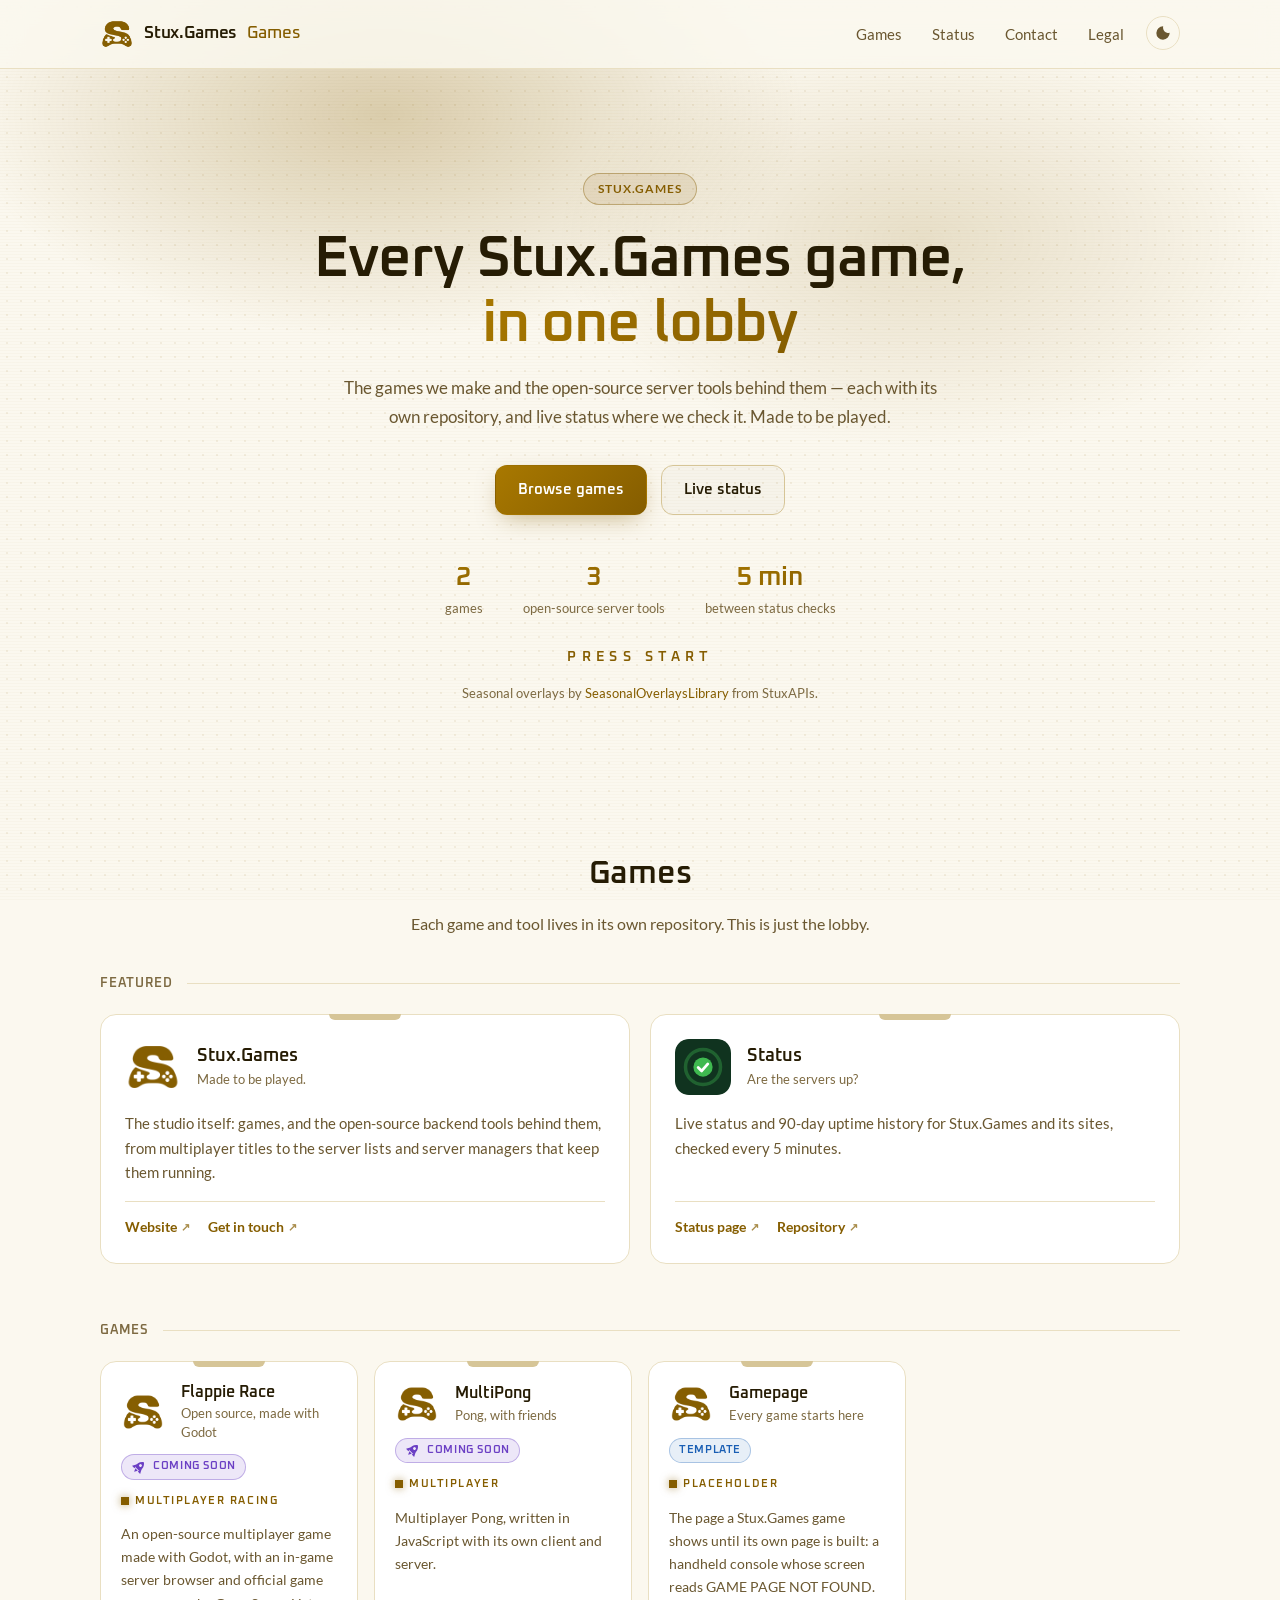
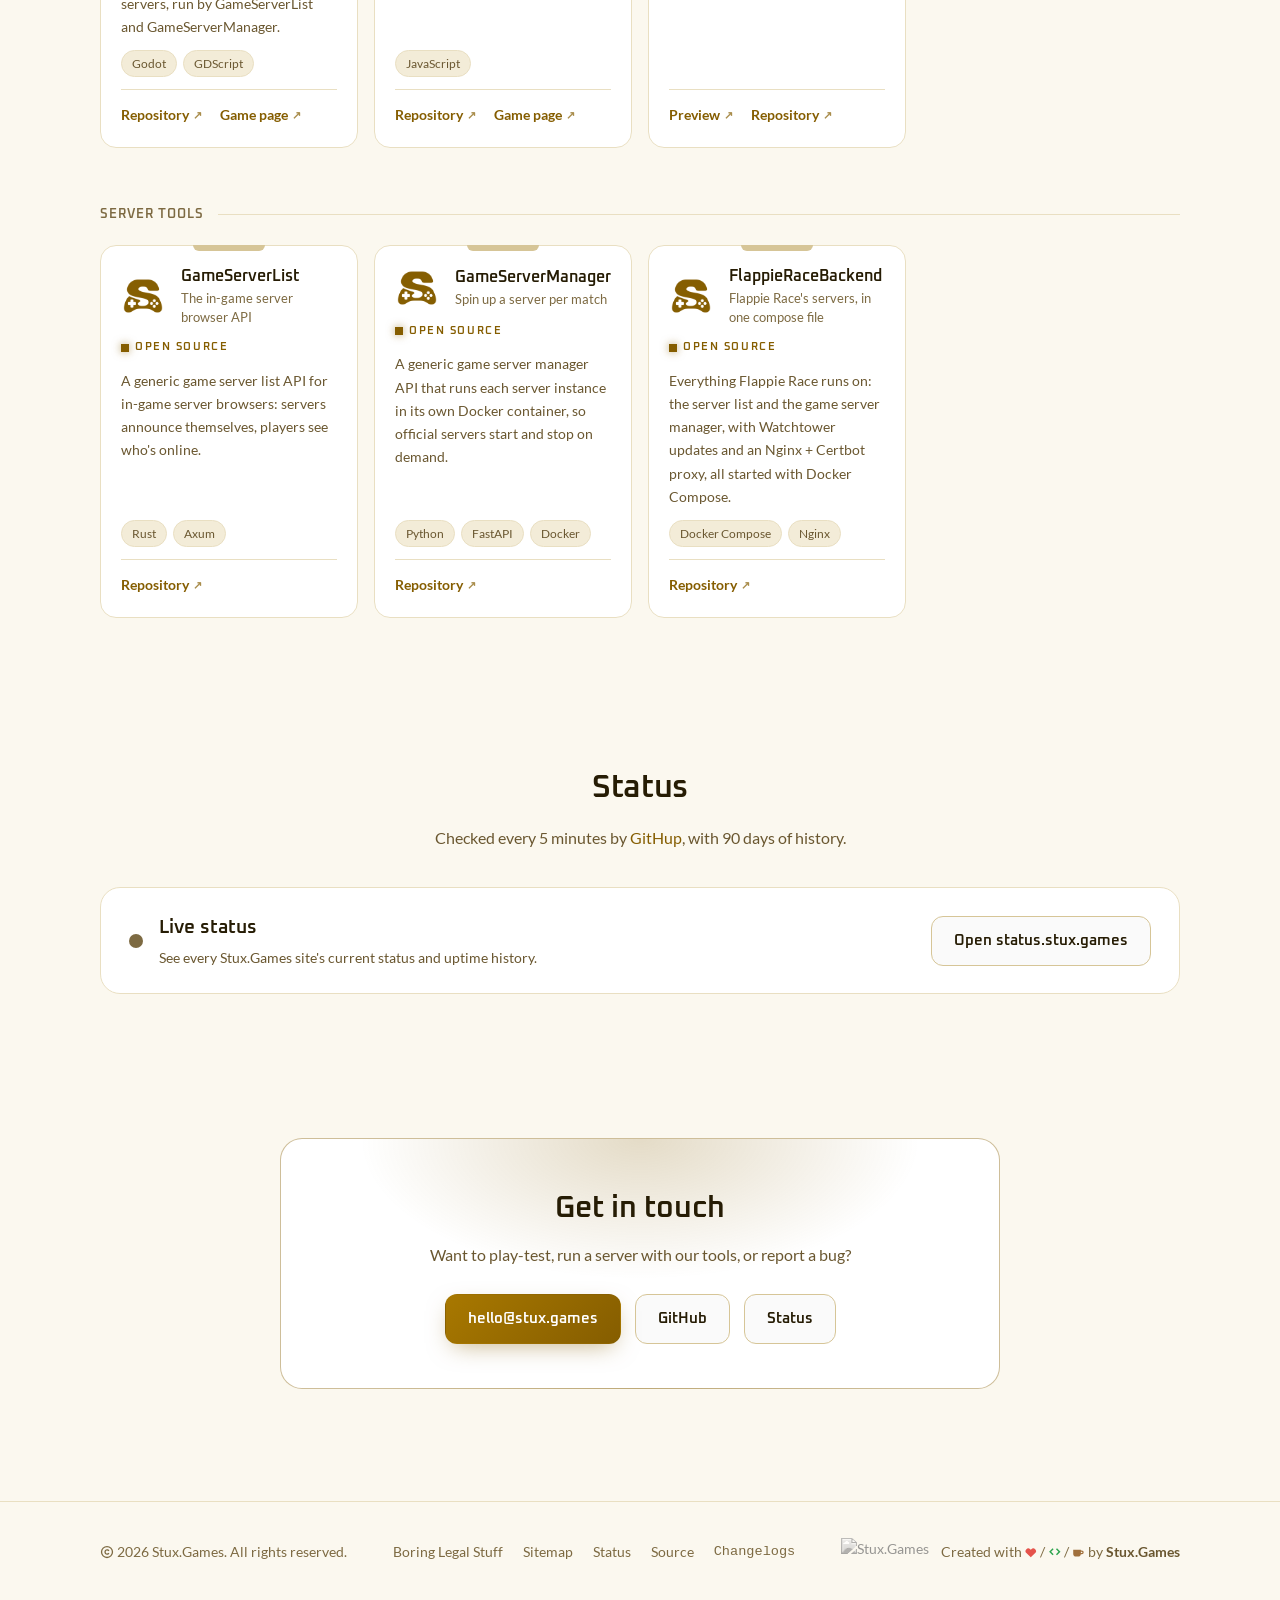
==== commit 2615d746: "Release v1.2.0 See CHANGELOG.md for details." ====
--- a/index.html
+++ b/index.html
@@ -6,7 +6,9 @@
   <meta name="theme-color" content="#0e0b04">
   <title>Stux.Games Games</title>
   <meta name="description" content="Every Stux.Games game and the open-source server tools behind them, with live status from status.stux.games.">
-  <link rel="icon" type="image/png" href="/assets/img/icon.png">
+  <link rel="icon" type="image/png" href="https://global.media.stux.games/icon-dark.png" media="(prefers-color-scheme: light)">
+  <link rel="icon" type="image/png" href="https://global.media.stux.games/icon-light.png" media="(prefers-color-scheme: dark)">
+  <script>(function(){try{var t=localStorage.getItem("stuxgames-games-theme");if(t==="light"||t==="dark")document.documentElement.setAttribute("data-theme",t);}catch(e){}})();</script>
   <link rel="stylesheet" href="/assets/css/style.css">
   <link rel="stylesheet" href="/assets/css/site-banner.css">
   <script src="/assets/js/dev-mode.js"></script>
@@ -28,6 +30,7 @@
         <a href="/#status">Status</a>
         <a href="/#contact">Contact</a>
         <a href="/legal/">Legal</a>
+        <button type="button" id="theme-toggle" class="theme-toggle" title="Toggle light/dark mode" aria-label="Toggle light/dark mode"><svg class="ico-sun" viewBox="0 0 24 24" aria-hidden="true" focusable="false"><path d="M12 7a5 5 0 1 1 0 10 5 5 0 0 1 0-10zM11 1h2v3h-2zm0 19h2v3h-2zM1 11h3v2H1zm19 0h3v2h-3zM4.2 2.8l2.1 2.1-1.4 1.4-2.1-2.1zm14.9 14.9 2.1 2.1-1.4 1.4-2.1-2.1zM2.8 19.8l2.1-2.1 1.4 1.4-2.1 2.1zM17.7 4.9l2.1-2.1 1.4 1.4-2.1 2.1z"/></svg><svg class="ico-moon" viewBox="0 0 24 24" aria-hidden="true" focusable="false"><path d="M12.3 2a8 8 0 0 0 9.7 9.7A10 10 0 1 1 12.3 2z"/></svg></button>
       </nav>
     </div>
   </header>
--- a/assets/css/style.css
+++ b/assets/css/style.css
@@ -740,6 +740,14 @@
 :root[data-theme="light"] .cl-label-removed, :root.theme-light .cl-label-removed { --cl: #c62828; }
 :root[data-theme="light"] .cl-label-security, :root.theme-light .cl-label-security { --cl: #7b3fc4; }
 :root[data-theme="light"] .cl-label-deprecated, :root.theme-light .cl-label-deprecated { --cl: #5f5f68; }
+@media (prefers-color-scheme: light) {
+  :root:not([data-theme="dark"]) .cl-label-added { --cl: #1e8449; }
+  :root:not([data-theme="dark"]) .cl-label-changed { --cl: #1a6fc0; }
+  :root:not([data-theme="dark"]) .cl-label-fixed { --cl: #b8650f; }
+  :root:not([data-theme="dark"]) .cl-label-removed { --cl: #c62828; }
+  :root:not([data-theme="dark"]) .cl-label-security { --cl: #7b3fc4; }
+  :root:not([data-theme="dark"]) .cl-label-deprecated { --cl: #5f5f68; }
+}
 .cl-list { margin: 0 0 10px; padding-left: 1.2em; color: var(--text-muted); font-size: 0.95rem; }
 .cl-list li { margin: 0 0 6px; overflow-wrap: anywhere; }
 .cl-list code, .cl-msg code { font-family: var(--font-mono, Consolas, monospace); font-size: 0.88em; background: var(--bg-raised); border: 1px solid var(--border); border-radius: 4px; padding: 1px 5px; }
@@ -815,3 +823,20 @@
 }
 
 .brand picture { display: flex; flex-shrink: 0; }
+
+/* Light/dark toggle (main.js): shows the theme it switches to, a sun on dark and a moon on light. Until it's used the site follows
+   the system theme; after that <html data-theme> holds the choice. */
+.theme-toggle {
+  display: inline-grid; place-items: center; width: 34px; height: 34px; margin-left: 4px; padding: 0;
+  border: 1px solid var(--border); border-radius: 50%; background: transparent; color: var(--text-muted);
+  cursor: pointer; transition: color 0.15s, background 0.15s, border-color 0.15s;
+}
+.theme-toggle:hover, .theme-toggle:focus-visible { color: var(--text); background: var(--accent-soft); border-color: var(--accent); }
+.theme-toggle svg { width: 16px; height: 16px; fill: currentColor; }
+.theme-toggle .ico-moon { display: none; }
+@media (prefers-color-scheme: light) {
+  :root:not([data-theme="dark"]) .theme-toggle .ico-moon { display: block; }
+  :root:not([data-theme="dark"]) .theme-toggle .ico-sun { display: none; }
+}
+:root[data-theme="light"] .theme-toggle .ico-moon { display: block; }
+:root[data-theme="light"] .theme-toggle .ico-sun { display: none; }
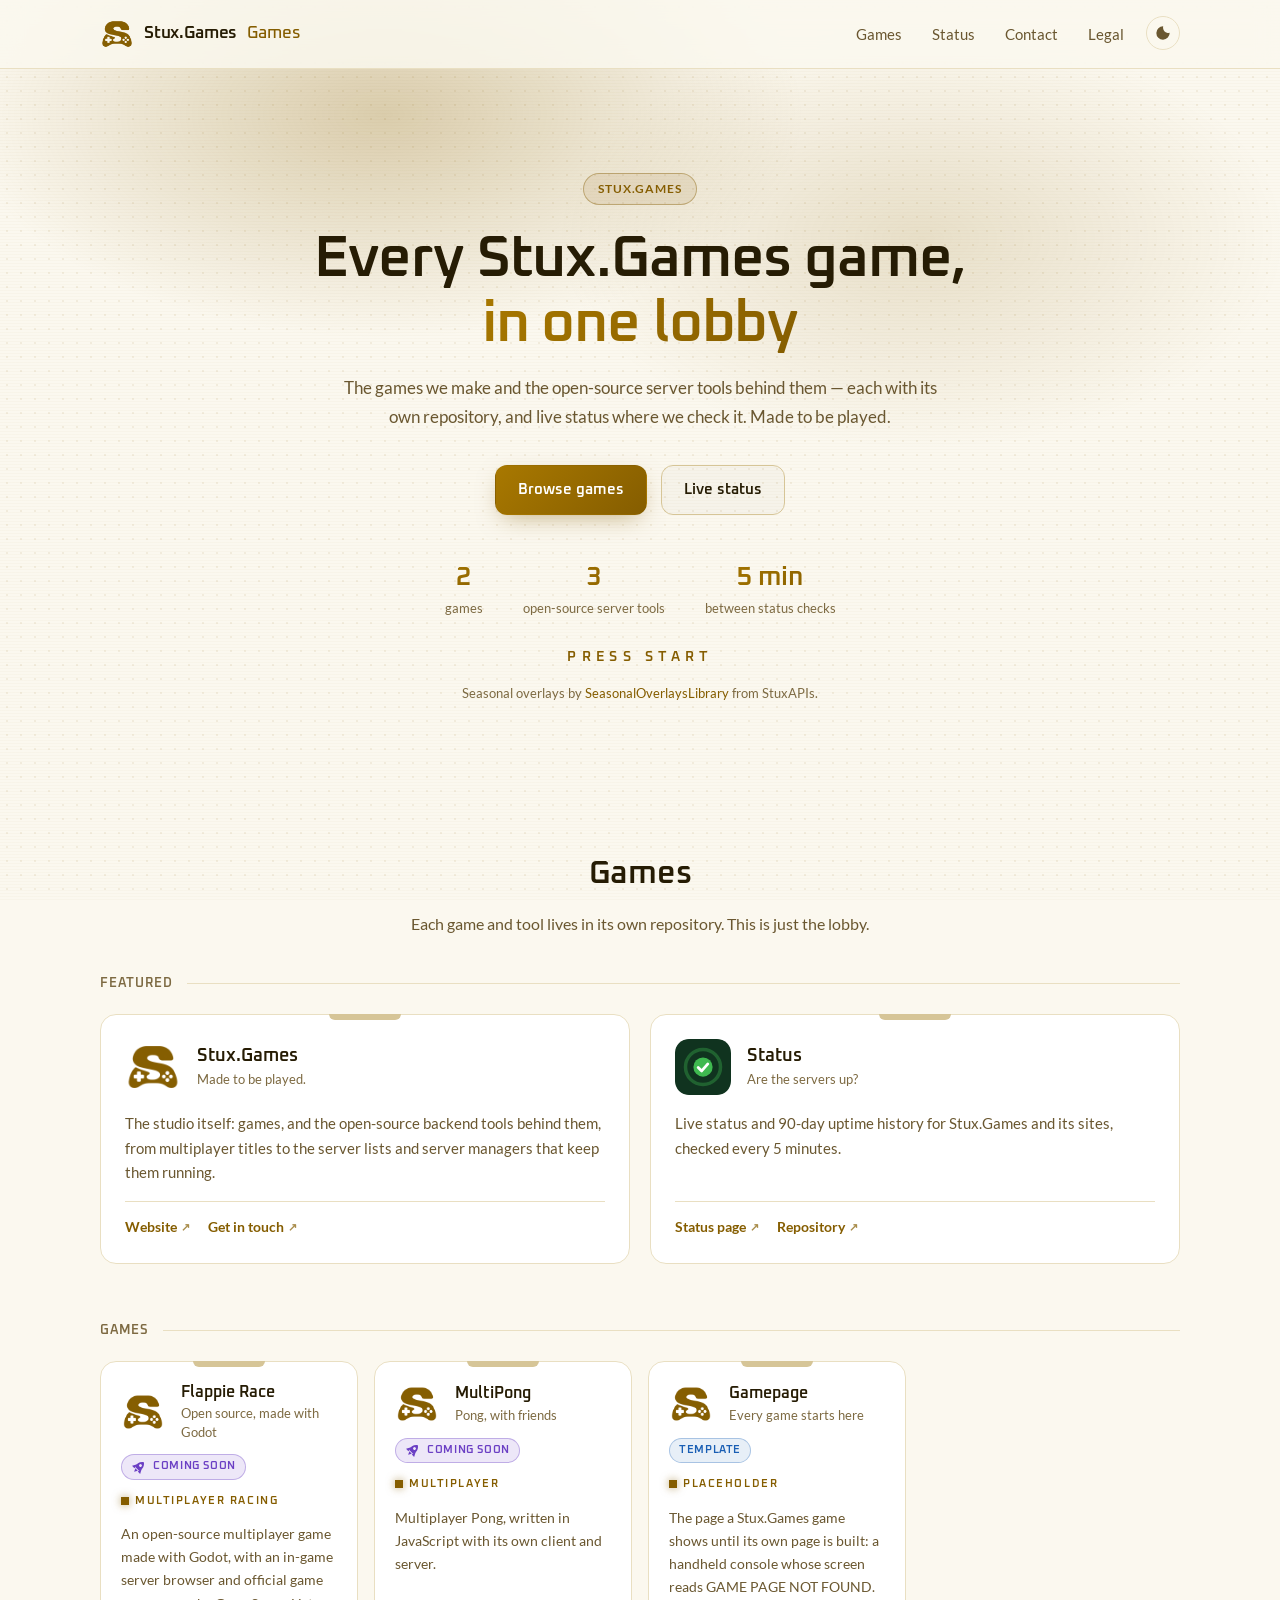
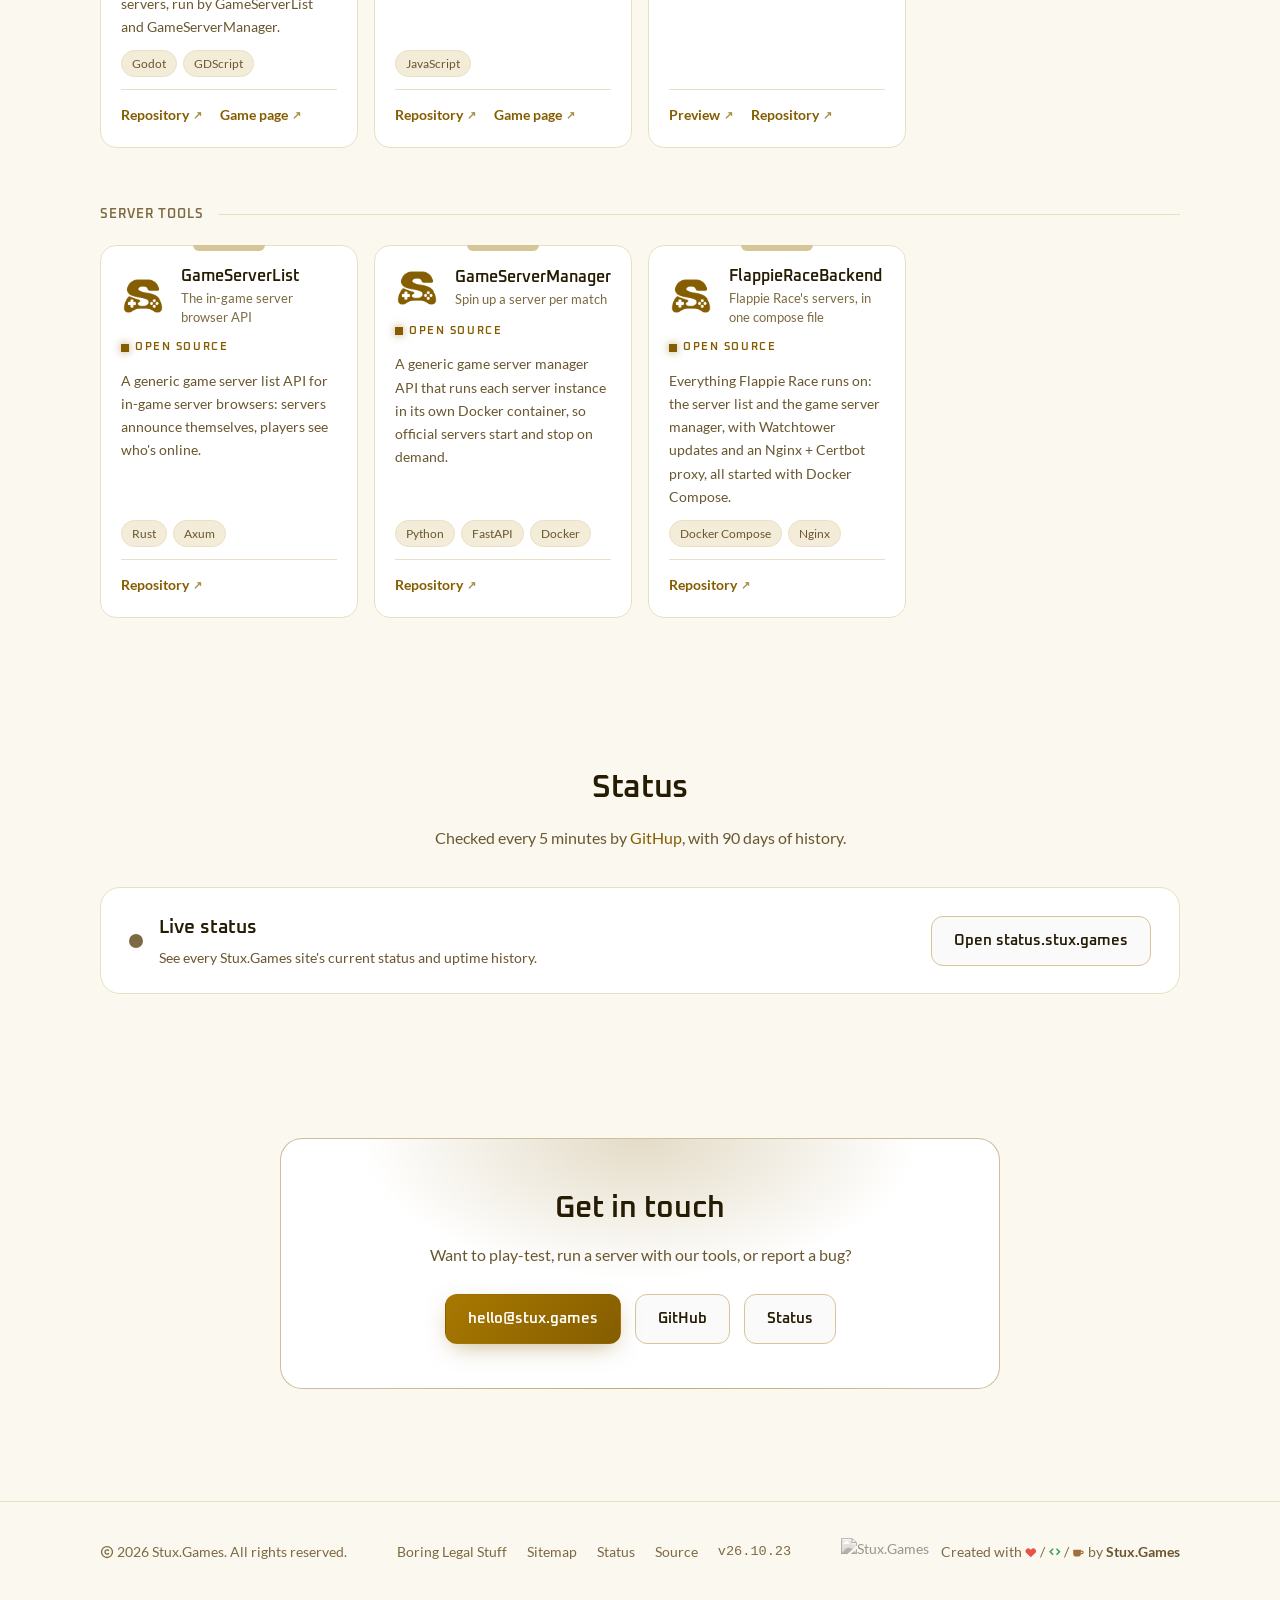
==== commit 4649e837: "Release v26.10.23 See CHANGELOG.md for details." ====
--- a/index.html
+++ b/index.html
@@ -6,6 +6,15 @@
   <meta name="theme-color" content="#0e0b04">
   <title>Stux.Games Games</title>
   <meta name="description" content="Every Stux.Games game and the open-source server tools behind them, with live status from status.stux.games.">
+  <!-- head-icons -->
+  <link rel="icon" href="/favicon.ico" sizes="48x48">
+  <link rel="icon" type="image/png" sizes="512x512" href="/assets/img/icon-512.png">
+  <link rel="apple-touch-icon" href="/apple-touch-icon.png">
+  <link rel="manifest" href="/site.webmanifest">
+  <!-- /head-icons -->
+  <!-- head-discord -->
+  <script id="discord:component-embed" type="application/json">{"component":{"type":17,"accent_color":16759322,"components":[{"type":9,"components":[{"type":10,"content":"# [Stux.Games Games](https://games.stux.games/)\n**Made to be played.**\nEvery Stux.Games game and the open-source server tools behind them, each with its own repository and live status."}],"accessory":{"type":11,"media":{"url":"https://games.stux.games/assets/img/icon-512.png"}}},{"type":14},{"type":10,"content":"2 games · 3 open-source server tools · status checked every 5 minutes"},{"type":1,"components":[{"type":2,"style":5,"label":"Browse games","url":"https://games.stux.games/#games"},{"type":2,"style":5,"label":"Live status","url":"https://status.stux.games"},{"type":2,"style":5,"label":"Stux.Games","url":"https://stux.games"}]}]}}</script>
+  <!-- /head-discord -->
   <link rel="icon" type="image/png" href="https://global.media.stux.games/icon-dark.png" media="(prefers-color-scheme: light)">
   <link rel="icon" type="image/png" href="https://global.media.stux.games/icon-light.png" media="(prefers-color-scheme: dark)">
   <script>(function(){try{var t=localStorage.getItem("stuxgames-games-theme");if(t==="light"||t==="dark")document.documentElement.setAttribute("data-theme",t);}catch(e){}})();</script>
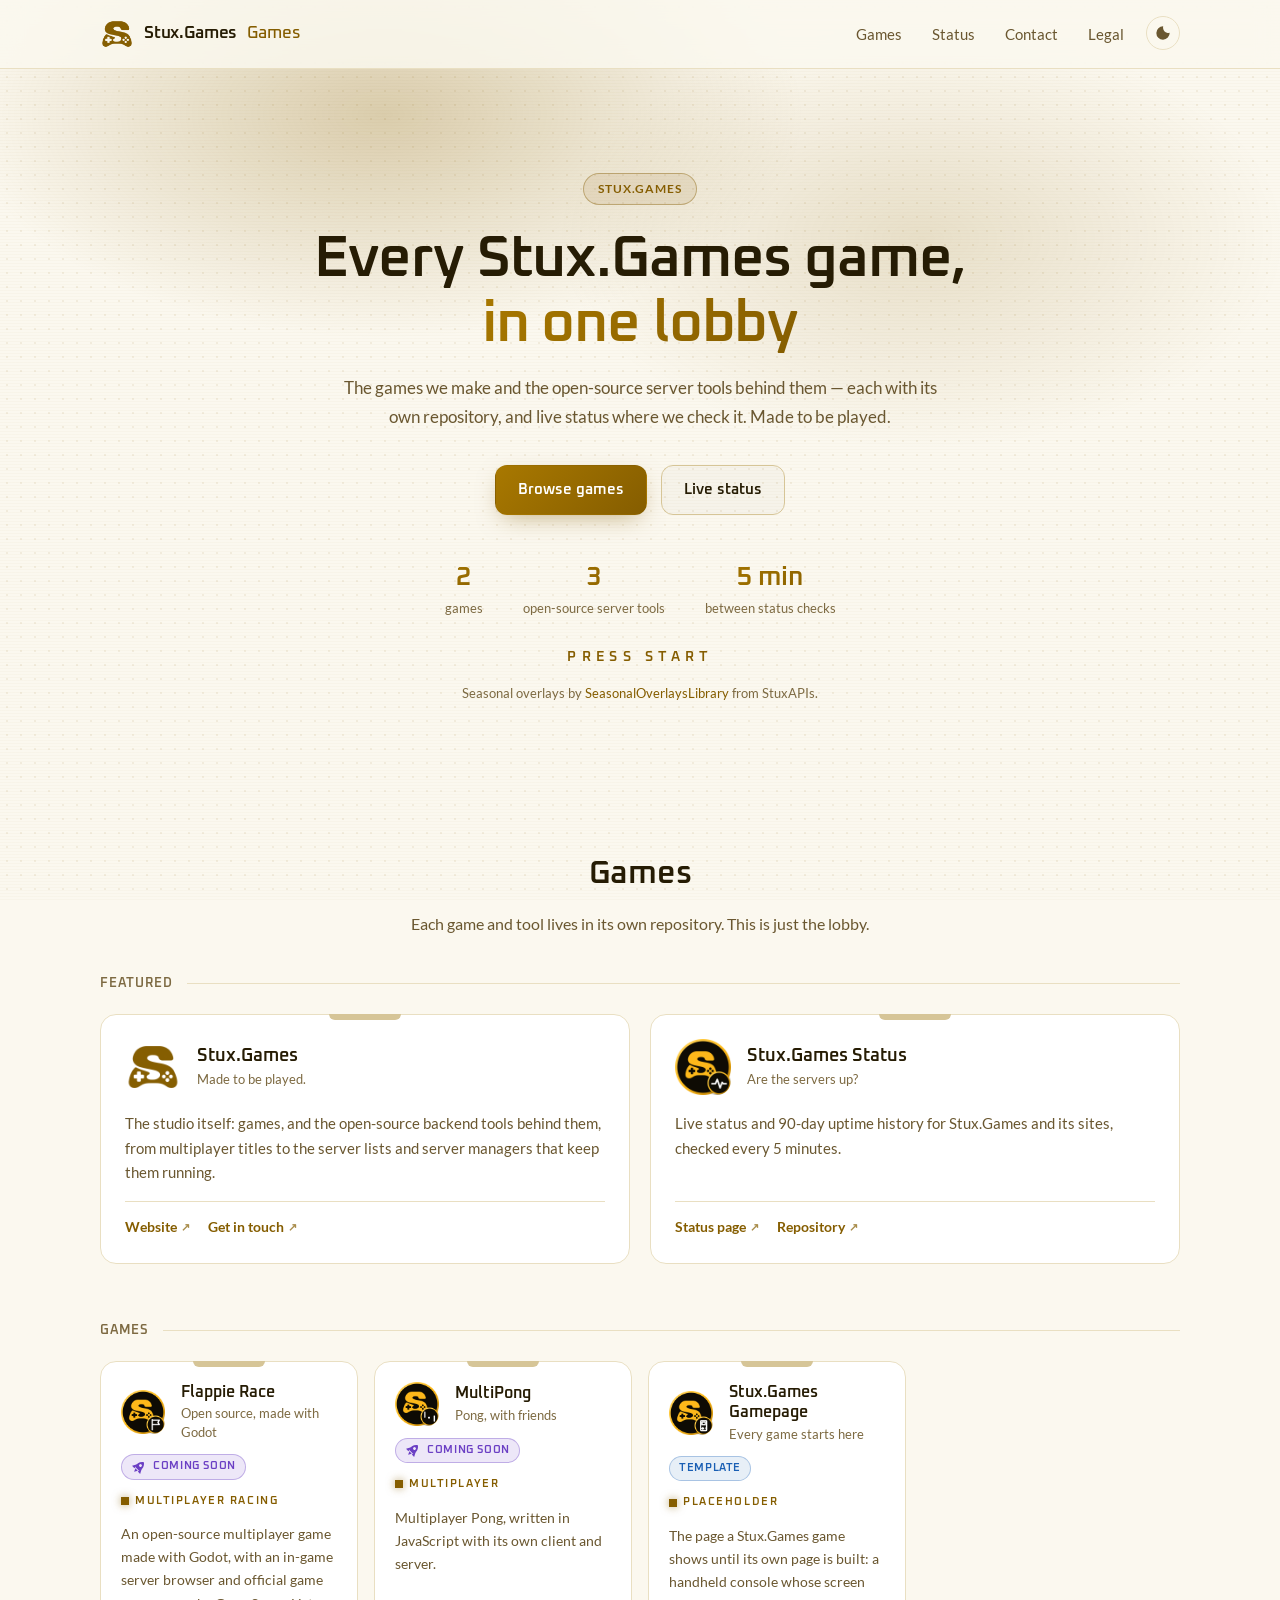
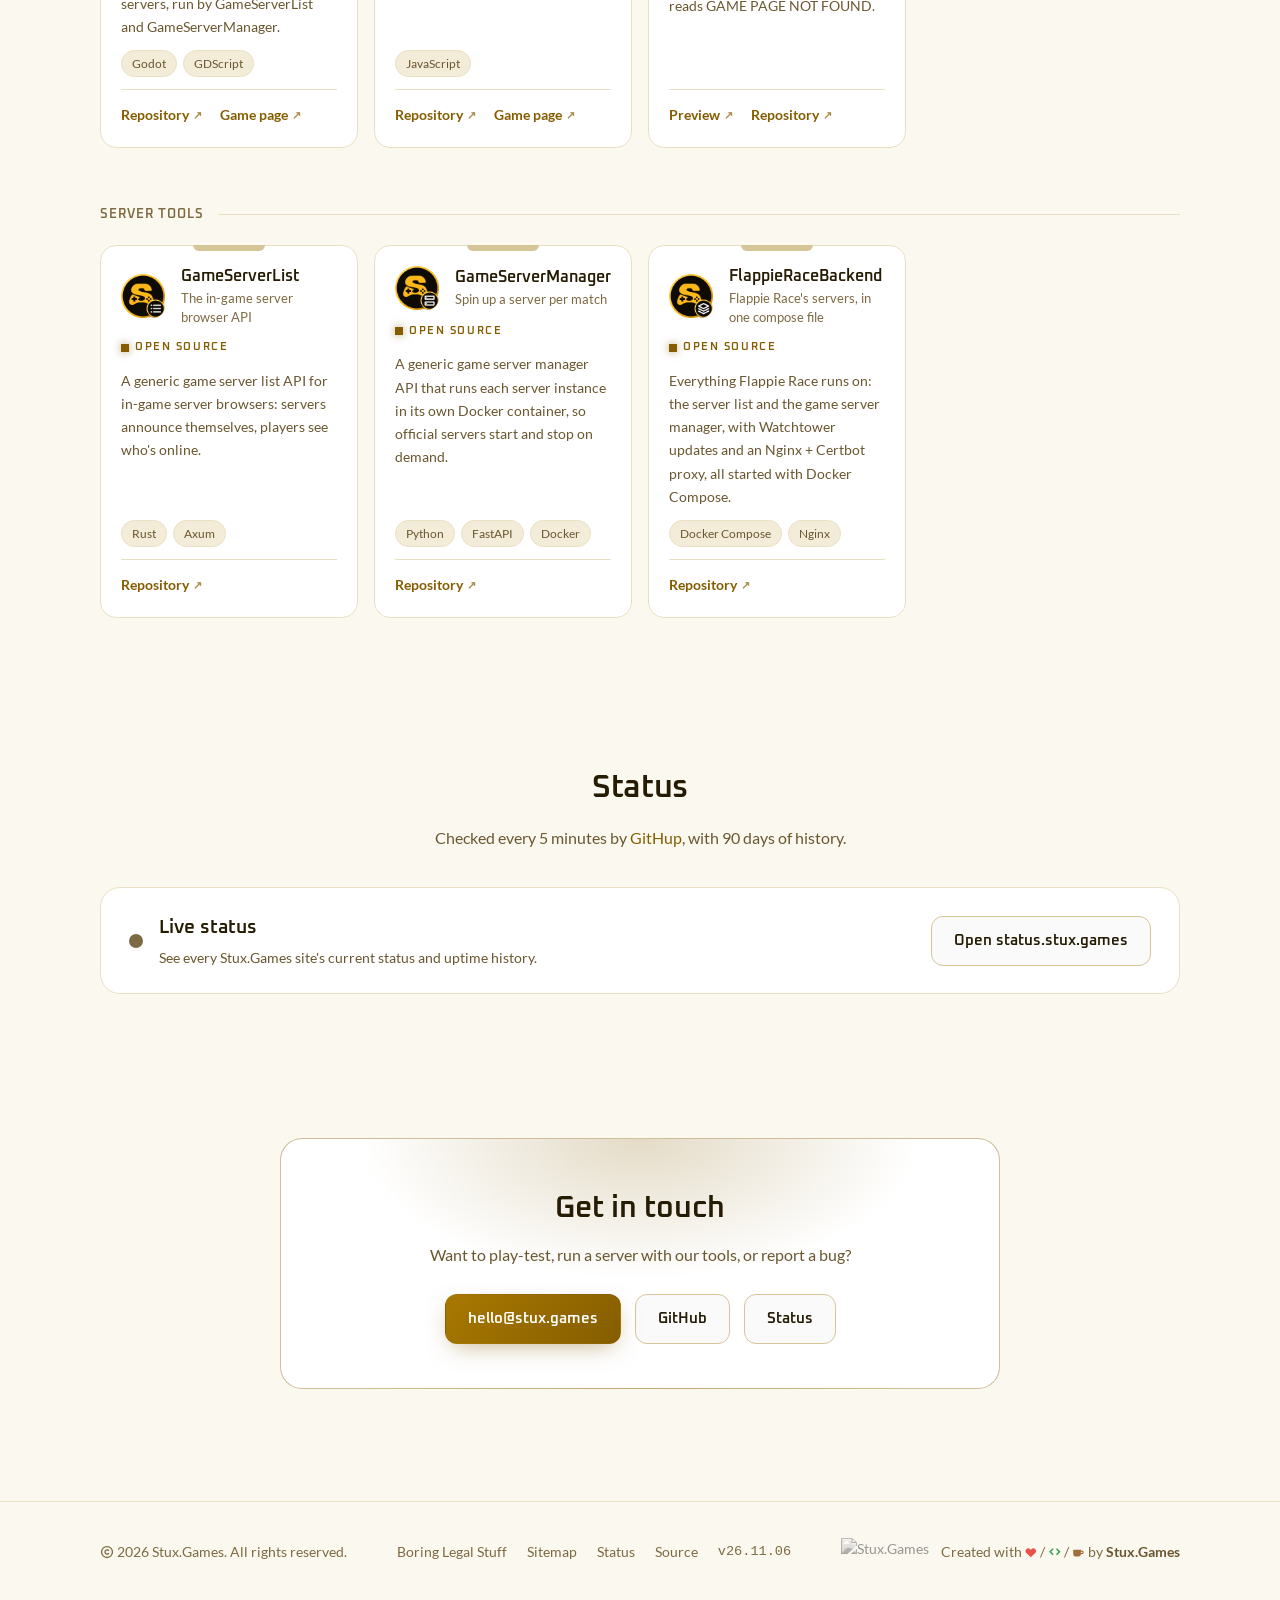
==== commit f7230526: "Release v26.11.06 See CHANGELOG.md for details." ====
--- a/index.html
+++ b/index.html
@@ -92,9 +92,9 @@
 
         <article class="project-card" data-monitor="stux-games:*">
           <div class="project-top">
-            <img class="project-icon" src="/assets/img/games/status.svg" width="64" height="64" alt="Status icon" loading="lazy">
-            <div>
-              <h3>Status</h3>
+            <img class="project-icon" src="/assets/img/games/stux-games-status.png" width="64" height="64" alt="Stux.Games Status icon" loading="lazy">
+            <div>
+              <h3>Stux.Games Status</h3>
               <div class="project-tagline">Are the servers up?</div>
             </div>
           </div>
@@ -113,7 +113,7 @@
 
         <article data-state="soon" class="project-card">
           <div class="project-top">
-            <img class="project-icon only-dark" src="/assets/img/icon-light.png" width="44" height="44" alt="Flappie Race icon" loading="lazy"><img class="project-icon only-light" src="/assets/img/icon.png" width="44" height="44" alt="Flappie Race icon" loading="lazy">
+            <img class="project-icon" src="/assets/img/games/stux-games-flappie-race.png" width="44" height="44" alt="Flappie Race icon" loading="lazy">
             <div>
               <h3>Flappie Race</h3>
               <div class="project-tagline">Open source, made with Godot</div>
@@ -131,7 +131,7 @@
 
         <article data-state="soon" class="project-card">
           <div class="project-top">
-            <img class="project-icon only-dark" src="/assets/img/icon-light.png" width="44" height="44" alt="MultiPong icon" loading="lazy"><img class="project-icon only-light" src="/assets/img/icon.png" width="44" height="44" alt="MultiPong icon" loading="lazy">
+            <img class="project-icon" src="/assets/img/games/stux-games-multipong.png" width="44" height="44" alt="MultiPong icon" loading="lazy">
             <div>
               <h3>MultiPong</h3>
               <div class="project-tagline">Pong, with friends</div>
@@ -149,9 +149,9 @@
 
         <article data-state="template" class="project-card">
           <div class="project-top">
-            <img class="project-icon only-dark" src="/assets/img/icon-light.png" width="44" height="44" alt="Gamepage icon" loading="lazy"><img class="project-icon only-light" src="/assets/img/icon.png" width="44" height="44" alt="Gamepage icon" loading="lazy">
-            <div>
-              <h3>Gamepage</h3>
+            <img class="project-icon" src="/assets/img/games/stux-games-gamepage.png" width="44" height="44" alt="Stux.Games Gamepage icon" loading="lazy">
+            <div>
+              <h3>Stux.Games Gamepage</h3>
               <div class="project-tagline">Every game starts here</div>
             </div>
           </div>
@@ -171,7 +171,7 @@
 
         <article class="project-card">
           <div class="project-top">
-            <img class="project-icon only-dark" src="/assets/img/icon-light.png" width="44" height="44" alt="GameServerList icon" loading="lazy"><img class="project-icon only-light" src="/assets/img/icon.png" width="44" height="44" alt="GameServerList icon" loading="lazy">
+            <img class="project-icon" src="/assets/img/games/stux-games-gameserverlist.png" width="44" height="44" alt="GameServerList icon" loading="lazy">
             <div>
               <h3>GameServer<wbr>List</h3>
               <div class="project-tagline">The in-game server browser API</div>
@@ -187,7 +187,7 @@
 
         <article class="project-card">
           <div class="project-top">
-            <img class="project-icon only-dark" src="/assets/img/icon-light.png" width="44" height="44" alt="GameServerManager icon" loading="lazy"><img class="project-icon only-light" src="/assets/img/icon.png" width="44" height="44" alt="GameServerManager icon" loading="lazy">
+            <img class="project-icon" src="/assets/img/games/stux-games-gameservermanager.png" width="44" height="44" alt="GameServerManager icon" loading="lazy">
             <div>
               <h3>GameServer<wbr>Manager</h3>
               <div class="project-tagline">Spin up a server per match</div>
@@ -203,7 +203,7 @@
 
         <article class="project-card">
           <div class="project-top">
-            <img class="project-icon only-dark" src="/assets/img/icon-light.png" width="44" height="44" alt="FlappieRaceBackend icon" loading="lazy"><img class="project-icon only-light" src="/assets/img/icon.png" width="44" height="44" alt="FlappieRaceBackend icon" loading="lazy">
+            <img class="project-icon" src="/assets/img/games/stux-games-flappierace-backend.png" width="44" height="44" alt="FlappieRaceBackend icon" loading="lazy">
             <div>
               <h3>FlappieRace<wbr>Backend</h3>
               <div class="project-tagline">Flappie Race's servers, in one compose file</div>
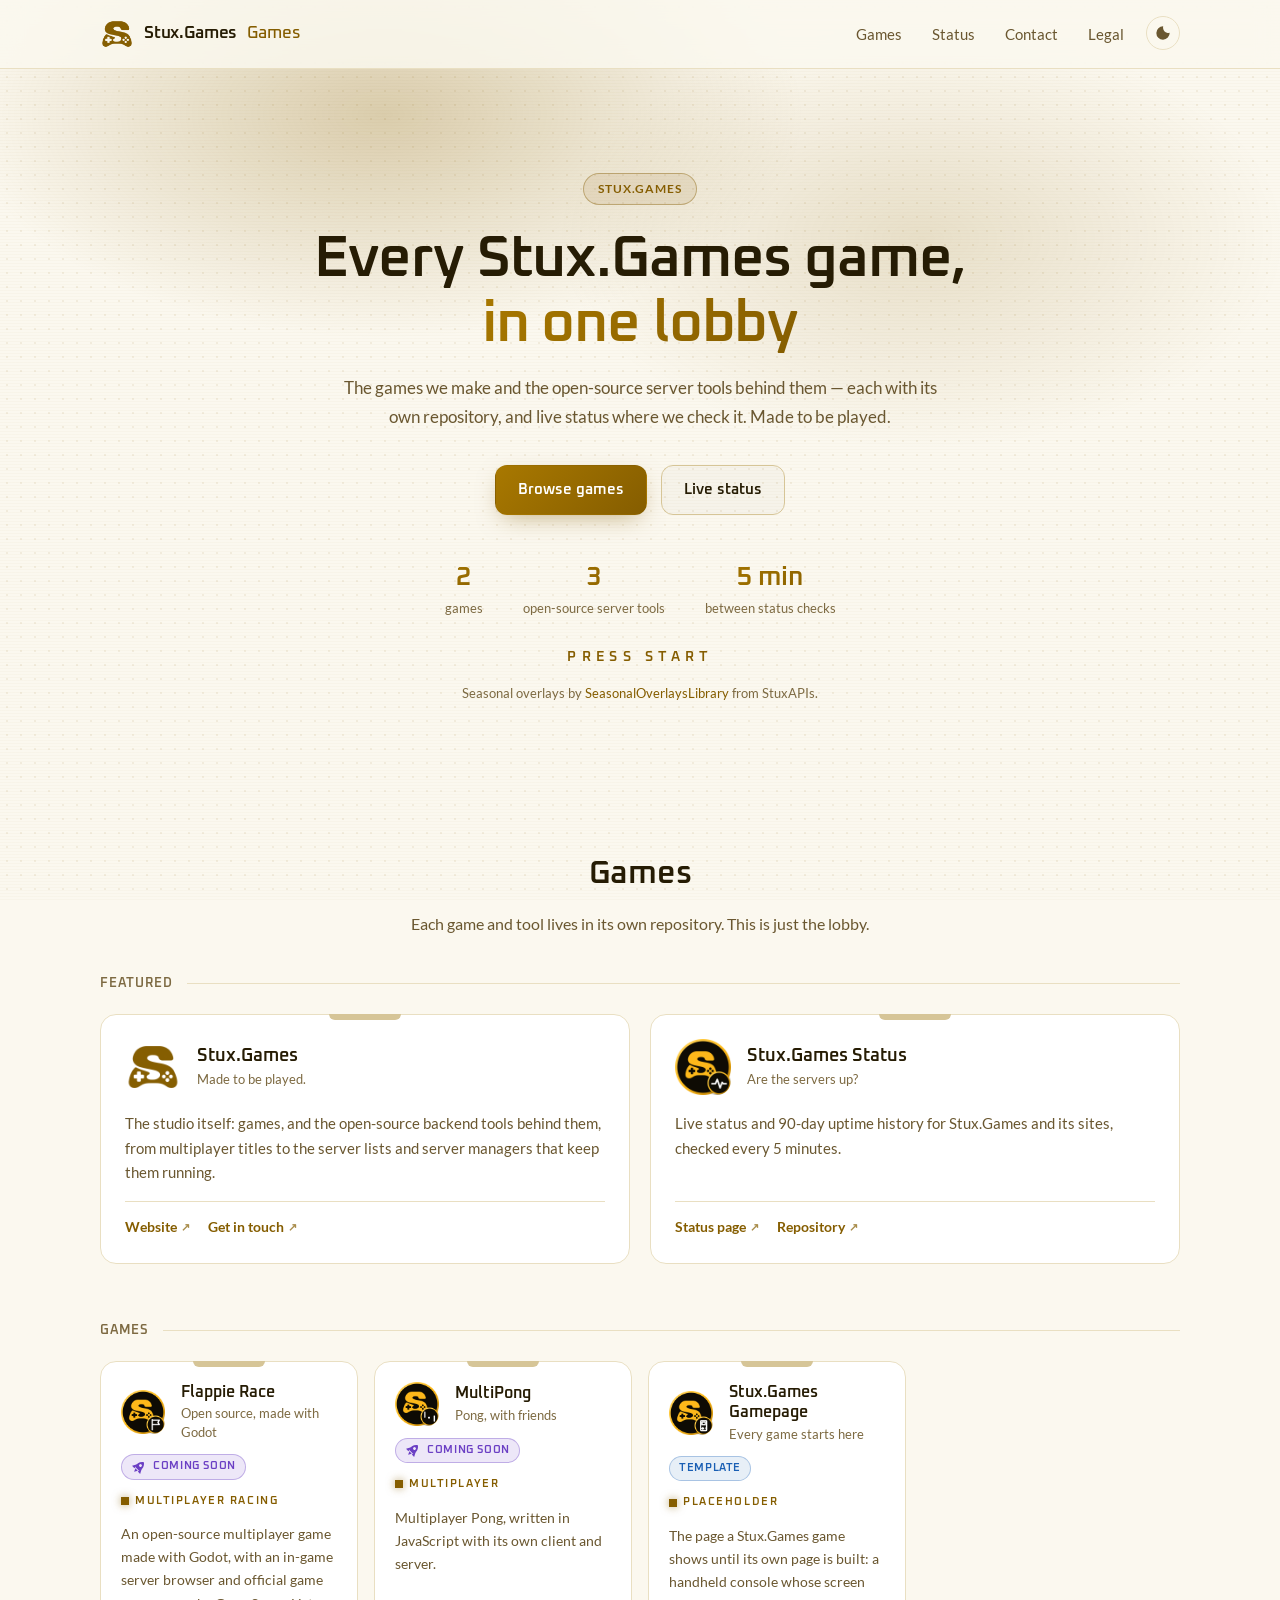
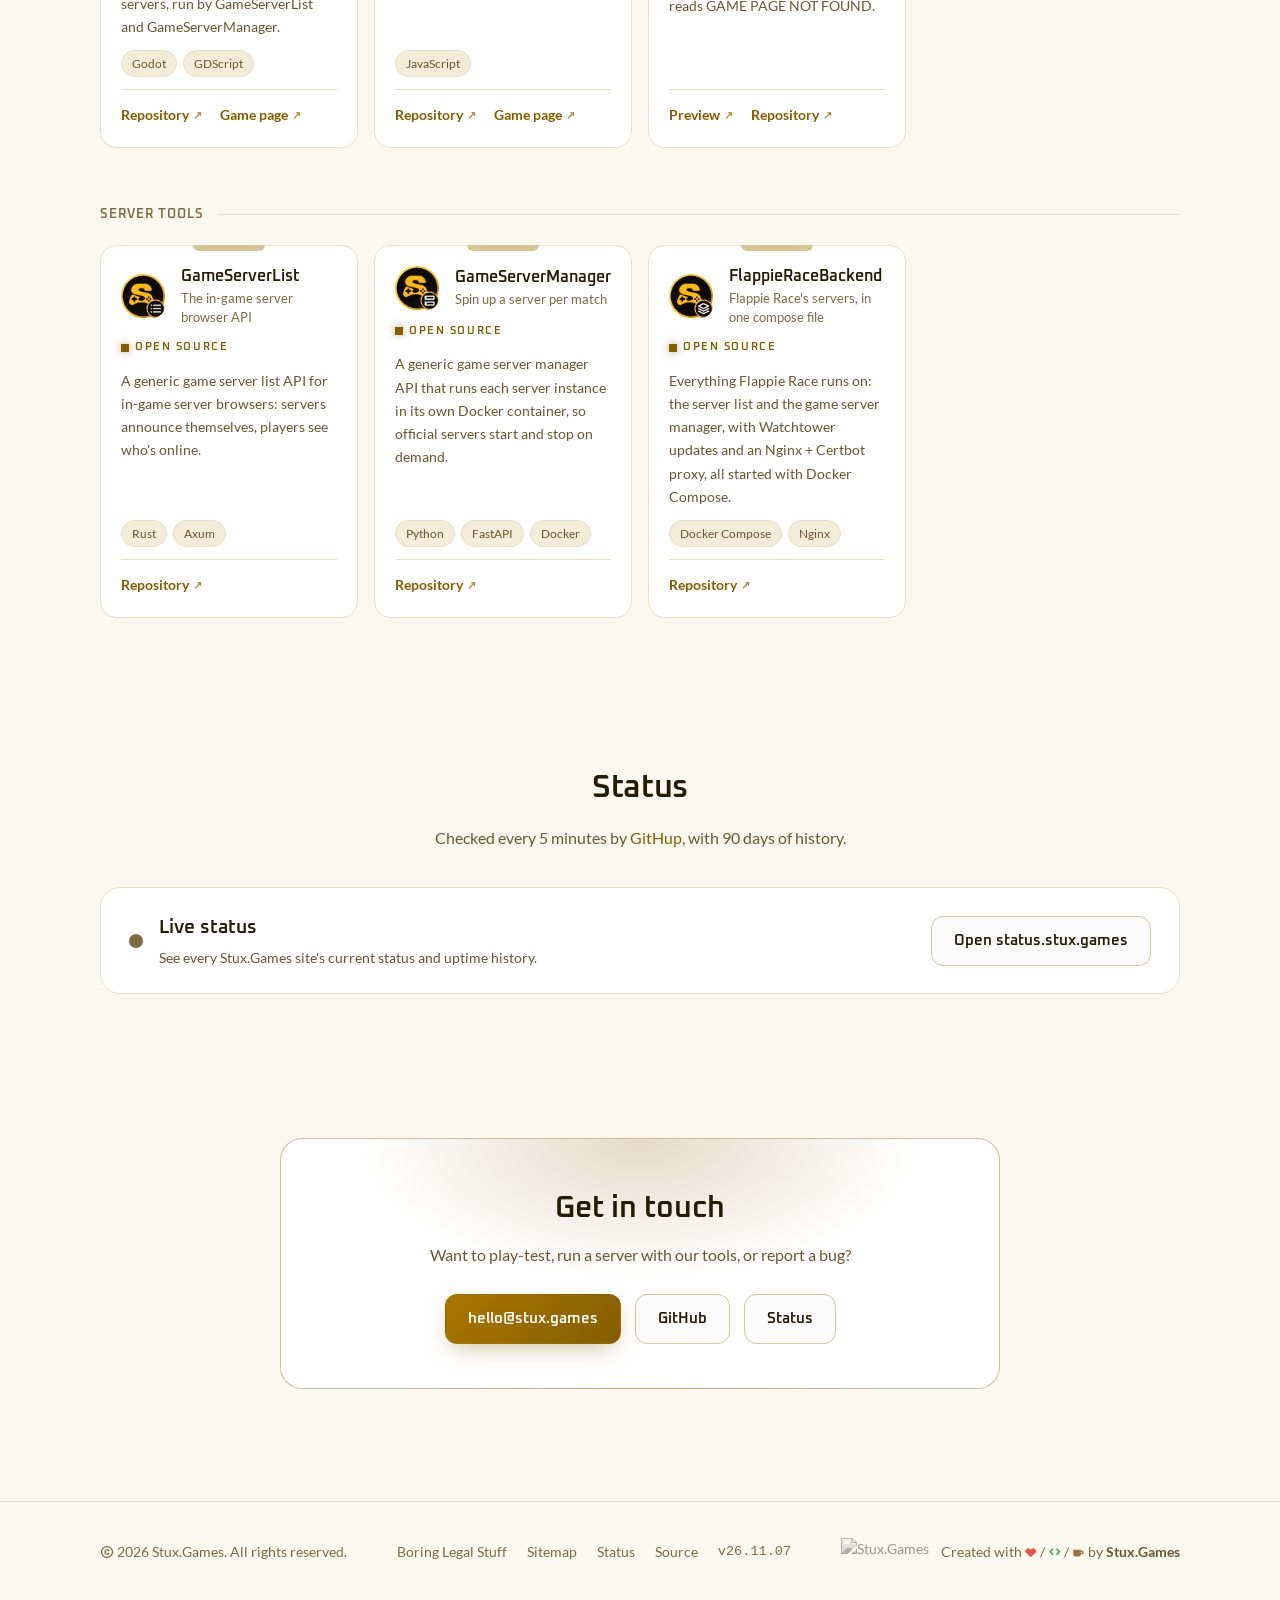
==== commit d3e80e53: "Release v26.11.07 See CHANGELOG.md for details." ====
--- a/index.html
+++ b/index.html
@@ -46,7 +46,7 @@
 
   <section class="hero">
     <div class="container">
-      <span class="eyebrow">Stux.Games</span>
+      <a class="eyebrow" href="https://status.stux.games" data-status-eyebrow="stux-games:*"><span class="eyebrow-label">Stux.Games</span><span class="eyebrow-state" hidden></span></a>
       <h1>Every Stux.Games game,<br><span class="grad">in one lobby</span></h1>
       <p>The games we make and the open-source server tools behind them &mdash; each with its own repository, and live status where we check it. Made to be played.</p>
       <div class="actions">
--- a/assets/css/style.css
+++ b/assets/css/style.css
@@ -278,6 +278,20 @@
   border-radius: 999px;
   margin-bottom: 22px;
 }
+/* The eyebrow doubles as a live status badge (data-status-eyebrow, filled by main.js): the eyebrow's size and
+   shape, a status badge's colours and dot. Once the status loads it shows only the status; until then, or if it
+   can't load, it stays the plain "Stux.Games" eyebrow. */
+.hero .eyebrow[data-status-eyebrow] { display: inline-flex; align-items: center; gap: 8px; text-decoration: none; transition: color 0.2s, background 0.2s, border-color 0.2s; }
+.hero .eyebrow.up { color: var(--ok); background: rgba(var(--ok-rgb), 0.1); border-color: rgba(var(--ok-rgb), 0.3); }
+.hero .eyebrow.degraded { color: var(--warn); background: rgba(var(--warn-rgb), 0.1); border-color: rgba(var(--warn-rgb), 0.3); }
+.hero .eyebrow.down { color: var(--bad); background: rgba(var(--bad-rgb), 0.1); border-color: rgba(var(--bad-rgb), 0.35); }
+.hero .eyebrow.up::before, .hero .eyebrow.degraded::before, .hero .eyebrow.down::before {
+  content: ""; width: 7px; height: 7px; border-radius: 50%; background: currentColor; flex: none;
+}
+.hero .eyebrow.up::before { animation: badge-pulse 2s ease-out infinite; }
+.hero .eyebrow[data-status-eyebrow]:hover { filter: brightness(1.12); }
+.eyebrow-label[hidden], .eyebrow-state[hidden] { display: none; }
+@media (prefers-reduced-motion: reduce) { .hero .eyebrow.up::before { animation: none; } }
 .hero h1 {
   font-size: clamp(2.1rem, 5.5vw, 3.6rem);
   font-weight: 600;
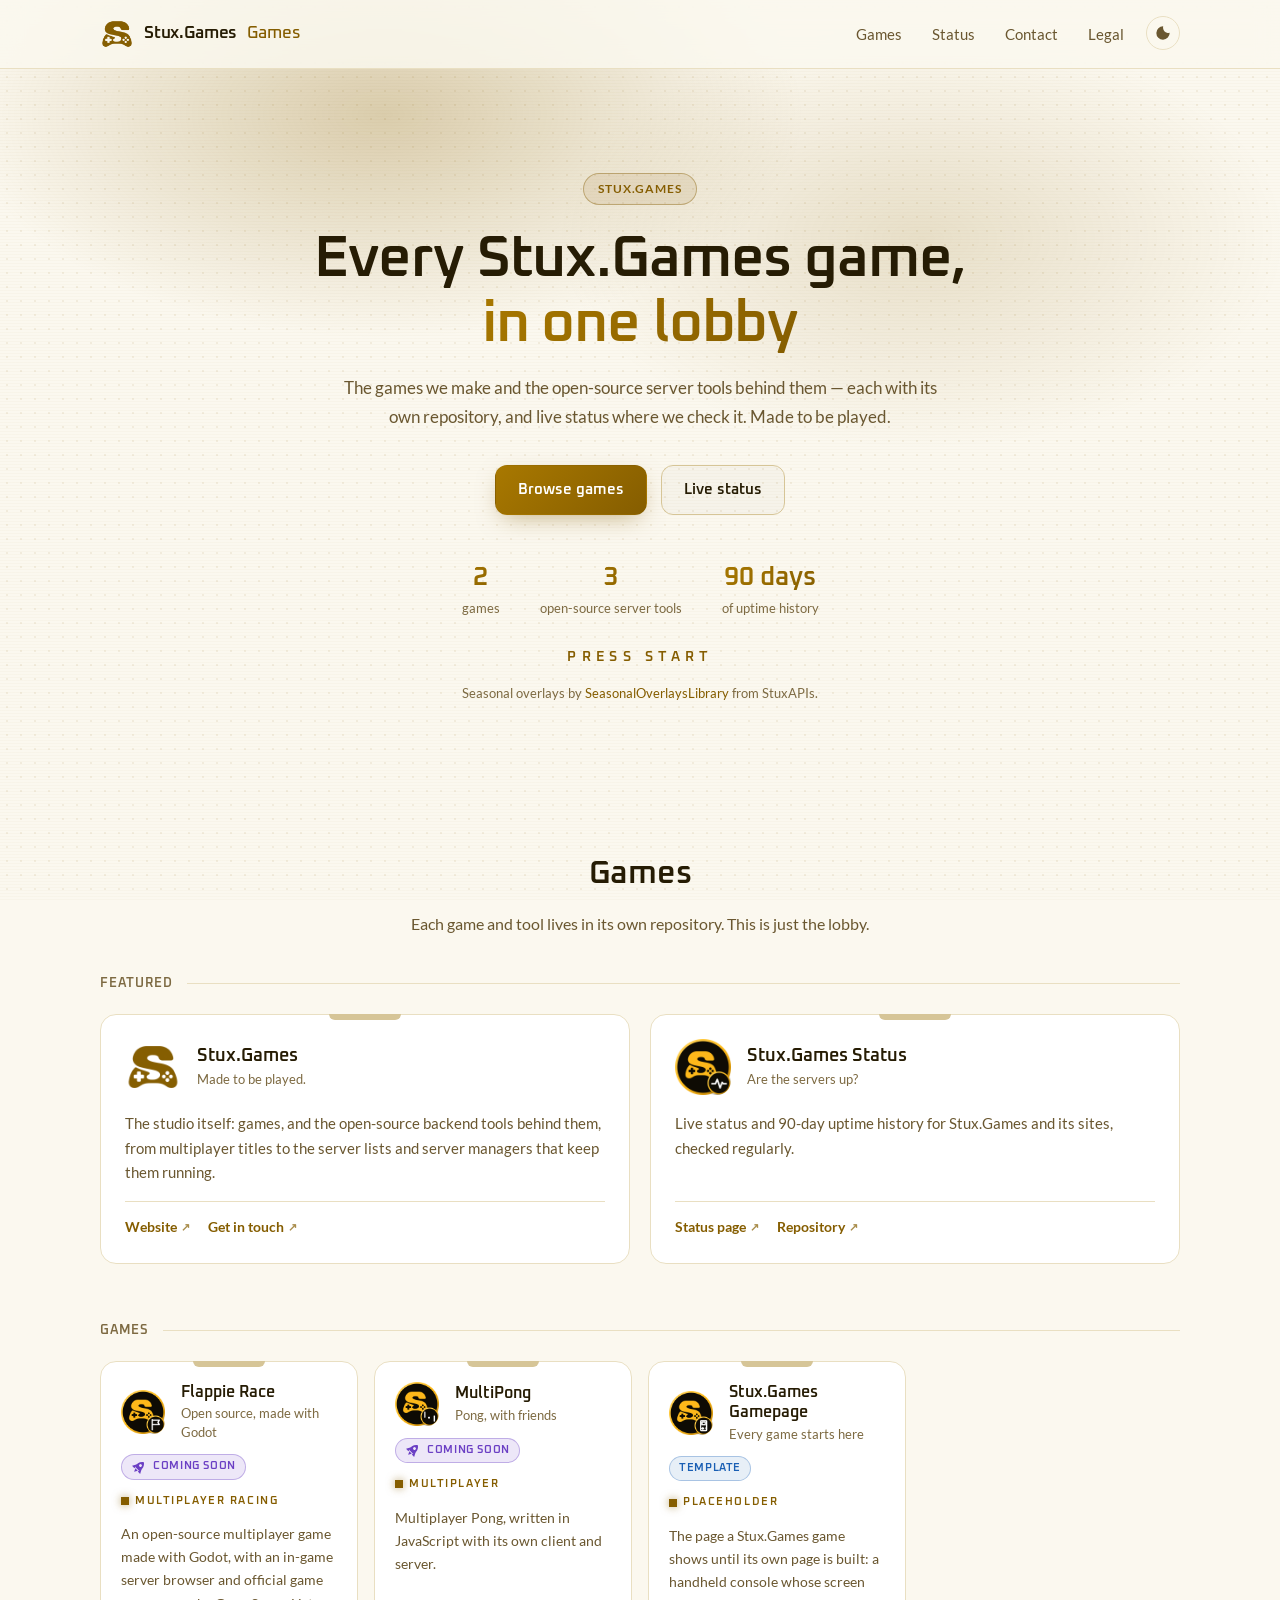
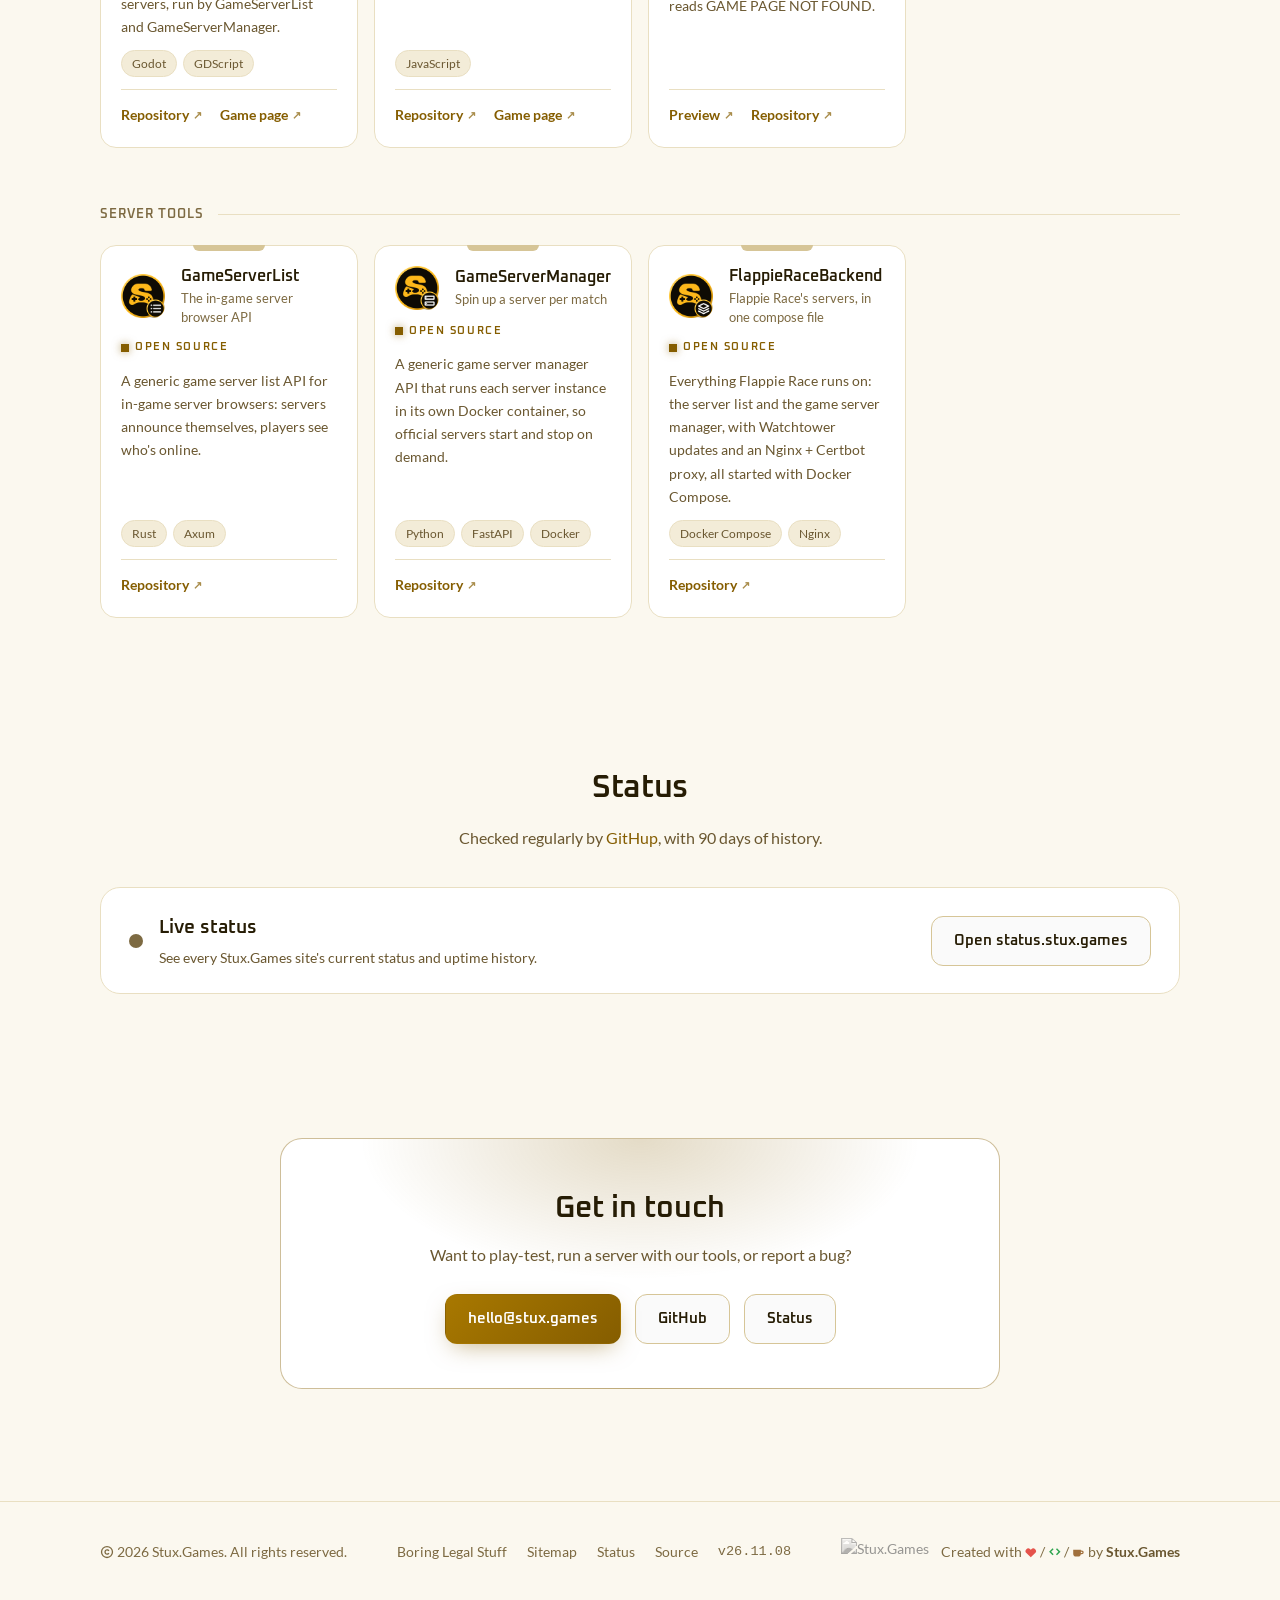
==== commit d9dcc7e5: "Release v26.11.08 See CHANGELOG.md for details." ====
--- a/index.html
+++ b/index.html
@@ -13,7 +13,7 @@
   <link rel="manifest" href="/site.webmanifest">
   <!-- /head-icons -->
   <!-- head-discord -->
-  <script id="discord:component-embed" type="application/json">{"component":{"type":17,"accent_color":16759322,"components":[{"type":9,"components":[{"type":10,"content":"# [Stux.Games Games](https://games.stux.games/)\n**Made to be played.**\nEvery Stux.Games game and the open-source server tools behind them, each with its own repository and live status."}],"accessory":{"type":11,"media":{"url":"https://games.stux.games/assets/img/icon-512.png"}}},{"type":14},{"type":10,"content":"2 games · 3 open-source server tools · status checked every 5 minutes"},{"type":1,"components":[{"type":2,"style":5,"label":"Browse games","url":"https://games.stux.games/#games"},{"type":2,"style":5,"label":"Live status","url":"https://status.stux.games"},{"type":2,"style":5,"label":"Stux.Games","url":"https://stux.games"}]}]}}</script>
+  <script id="discord:component-embed" type="application/json">{"component":{"type":17,"accent_color":16759322,"components":[{"type":9,"components":[{"type":10,"content":"# [Stux.Games Games](https://games.stux.games/)\n**Made to be played.**\nEvery Stux.Games game and the open-source server tools behind them, each with its own repository and live status."}],"accessory":{"type":11,"media":{"url":"https://games.stux.games/assets/img/icon-512.png"}}},{"type":14},{"type":10,"content":"2 games · 3 open-source server tools · status checked regularly"},{"type":1,"components":[{"type":2,"style":5,"label":"Browse games","url":"https://games.stux.games/#games"},{"type":2,"style":5,"label":"Live status","url":"https://status.stux.games"},{"type":2,"style":5,"label":"Stux.Games","url":"https://stux.games"}]}]}}</script>
   <!-- /head-discord -->
   <link rel="icon" type="image/png" href="https://global.media.stux.games/icon-dark.png" media="(prefers-color-scheme: light)">
   <link rel="icon" type="image/png" href="https://global.media.stux.games/icon-light.png" media="(prefers-color-scheme: dark)">
@@ -57,7 +57,7 @@
       <div class="hero-stats">
         <div><strong class="grad">2</strong><span>games</span></div>
         <div><strong class="grad">3</strong><span>open-source server tools</span></div>
-        <div><strong class="grad">5 min</strong><span>between status checks</span></div>
+        <div><strong class="grad">90 days</strong><span>of uptime history</span></div>
       </div>
       <p class="press-start" aria-hidden="true">PRESS START</p>
       <p class="season-note">Seasonal overlays by <a href="https://seasonaloverlayslibrary.stuxapis.net" target="_blank" rel="noopener">SeasonalOverlaysLibrary</a> from StuxAPIs.</p>
@@ -99,7 +99,7 @@
             </div>
           </div>
           <span class="badge-status live" hidden></span>
-          <p class="desc">Live status and 90-day uptime history for Stux.Games and its sites, checked every 5 minutes.</p>
+          <p class="desc">Live status and 90-day uptime history for Stux.Games and its sites, checked regularly.</p>
           <div class="project-links">
             <a href="https://status.stux.games" target="_blank" rel="noopener">Status page</a>
             <a href="https://github.com/StuxGames/Status" target="_blank" rel="noopener">Repository</a>
@@ -225,7 +225,7 @@
     <div class="container">
       <div class="section-head">
         <h2>Status</h2>
-        <p>Checked every 5 minutes by <a href="https://githup.stux.group" target="_blank" rel="noopener" style="color: var(--accent-bright);">GitHup</a>, with 90 days of history.</p>
+        <p>Checked regularly by <a href="https://githup.stux.group" target="_blank" rel="noopener" style="color: var(--accent-bright);">GitHup</a>, with 90 days of history.</p>
       </div>
       <div class="status-band" id="status-band">
         <div class="sb-main">
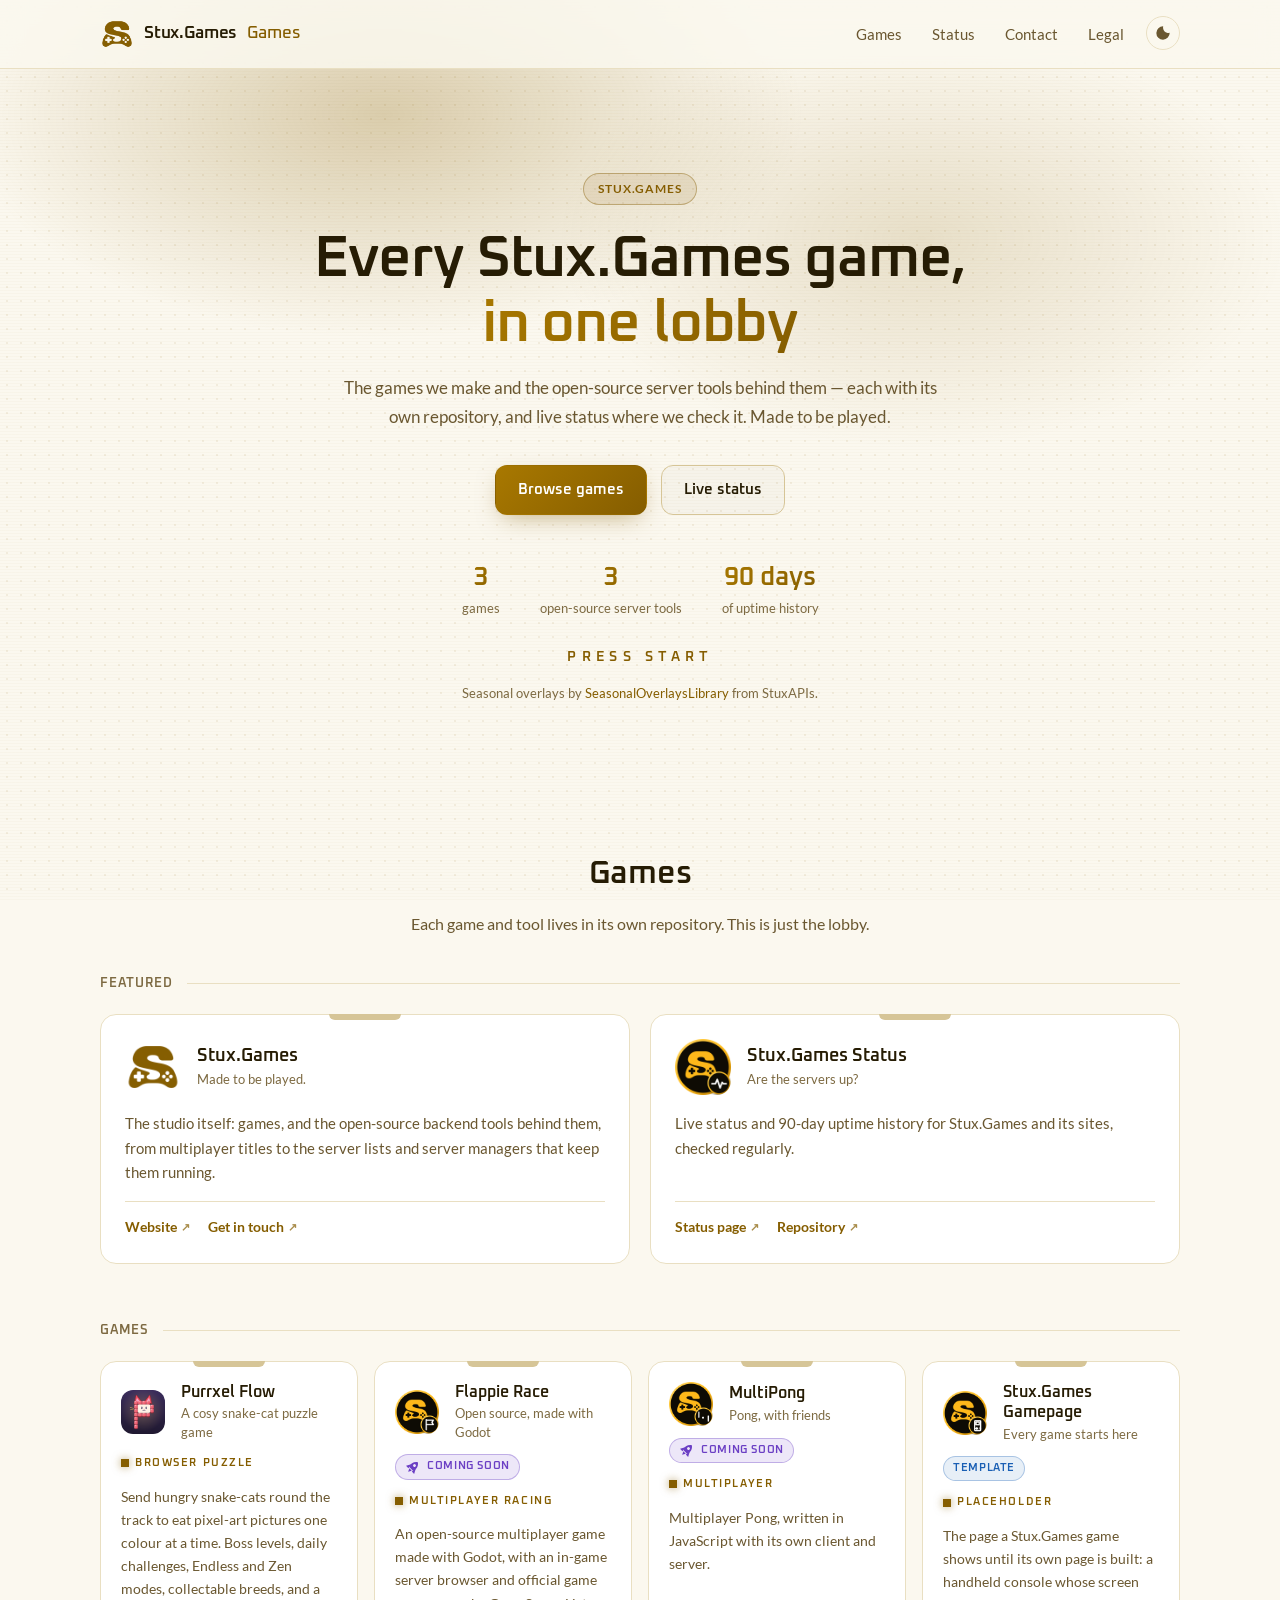
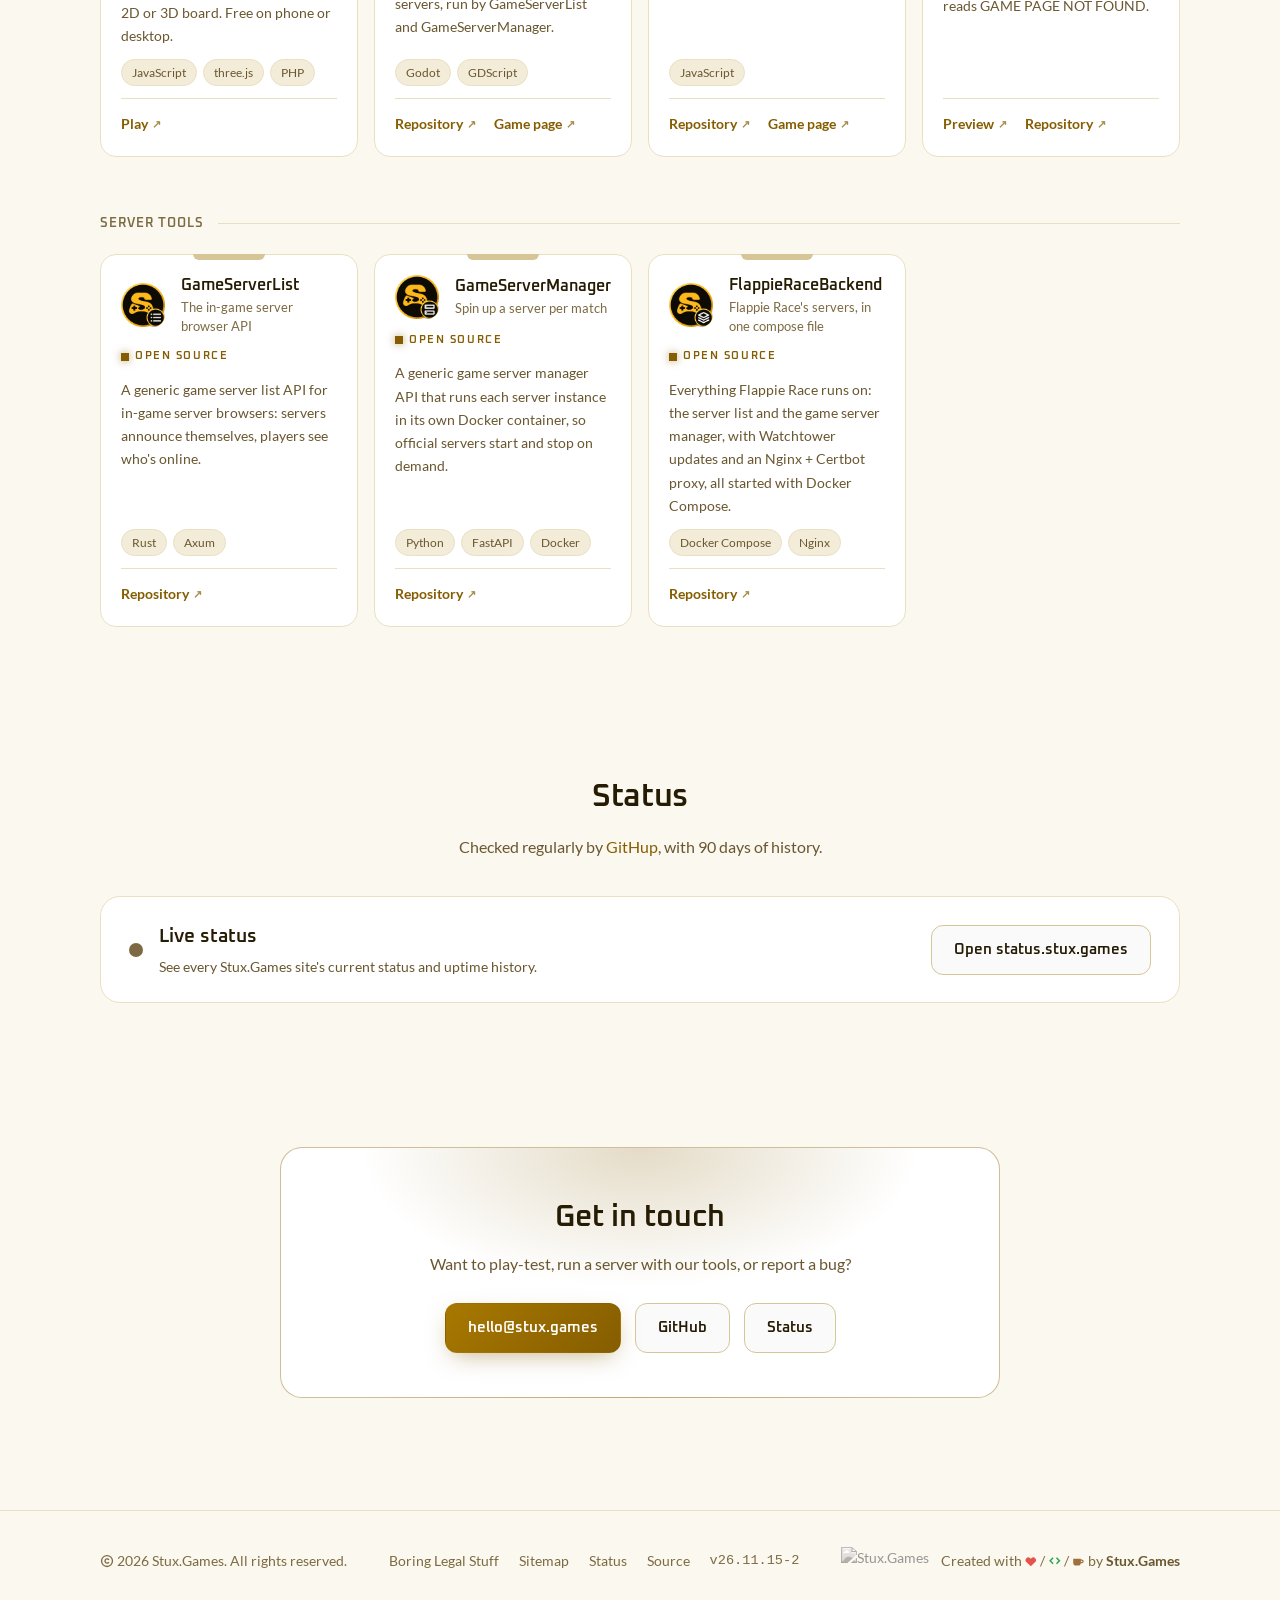
==== commit 31dc6d6e: "Release v26.11.15-2 See CHANGELOG.md for details." ====
--- a/index.html
+++ b/index.html
@@ -13,7 +13,7 @@
   <link rel="manifest" href="/site.webmanifest">
   <!-- /head-icons -->
   <!-- head-discord -->
-  <script id="discord:component-embed" type="application/json">{"component":{"type":17,"accent_color":16759322,"components":[{"type":9,"components":[{"type":10,"content":"# [Stux.Games Games](https://games.stux.games/)\n**Made to be played.**\nEvery Stux.Games game and the open-source server tools behind them, each with its own repository and live status."}],"accessory":{"type":11,"media":{"url":"https://games.stux.games/assets/img/icon-512.png"}}},{"type":14},{"type":10,"content":"2 games · 3 open-source server tools · status checked regularly"},{"type":1,"components":[{"type":2,"style":5,"label":"Browse games","url":"https://games.stux.games/#games"},{"type":2,"style":5,"label":"Live status","url":"https://status.stux.games"},{"type":2,"style":5,"label":"Stux.Games","url":"https://stux.games"}]}]}}</script>
+  <script id="discord:component-embed" type="application/json">{"component":{"type":17,"accent_color":16759322,"components":[{"type":9,"components":[{"type":10,"content":"# [Stux.Games Games](https://games.stux.games/)\n**Made to be played.**\nEvery Stux.Games game and the open-source server tools behind them, each with its own repository and live status."}],"accessory":{"type":11,"media":{"url":"https://games.stux.games/assets/img/icon-512.png"}}},{"type":14},{"type":10,"content":"3 games · 3 open-source server tools · status checked regularly"},{"type":1,"components":[{"type":2,"style":5,"label":"Browse games","url":"https://games.stux.games/#games"},{"type":2,"style":5,"label":"Live status","url":"https://status.stux.games"},{"type":2,"style":5,"label":"Stux.Games","url":"https://stux.games"}]}]}}</script>
   <!-- /head-discord -->
   <link rel="icon" type="image/png" href="https://global.media.stux.games/icon-dark.png" media="(prefers-color-scheme: light)">
   <link rel="icon" type="image/png" href="https://global.media.stux.games/icon-light.png" media="(prefers-color-scheme: dark)">
@@ -55,7 +55,7 @@
         <button type="button" class="btn btn-ghost btn-season" id="season-btn" data-overlay-preset="auto" hidden>Today's overlay</button>
       </div>
       <div class="hero-stats">
-        <div><strong class="grad">2</strong><span>games</span></div>
+        <div><strong class="grad">3</strong><span>games</span></div>
         <div><strong class="grad">3</strong><span>open-source server tools</span></div>
         <div><strong class="grad">90 days</strong><span>of uptime history</span></div>
       </div>
@@ -110,6 +110,23 @@
 
       <h3 class="subhead">Games</h3>
       <div class="project-grid compact">
+
+        <article class="project-card" data-monitor="stux-games:purrxel-flow">
+          <div class="project-top">
+            <img class="project-icon" src="/assets/img/games/purrxel-flow.png" width="44" height="44" alt="Purrxel Flow icon" loading="lazy">
+            <div>
+              <h3>Purrxel Flow</h3>
+              <div class="project-tagline">A cosy snake-cat puzzle game</div>
+            </div>
+          </div>
+          <span class="badge-status live" hidden></span>
+          <span class="player-tag">Browser puzzle</span>
+          <p class="desc">Send hungry snake-cats round the track to eat pixel-art pictures one colour at a time. Boss levels, daily challenges, Endless and Zen modes, collectable breeds, and a 2D or 3D board. Free on phone or desktop.</p>
+          <div class="stack"><span class="pill">JavaScript</span><span class="pill">three.js</span><span class="pill">PHP</span></div>
+          <div class="project-links">
+            <a href="https://purrxel-flow.stux.games" target="_blank" rel="noopener">Play</a>
+          </div>
+        </article>
 
         <article data-state="soon" class="project-card">
           <div class="project-top">
